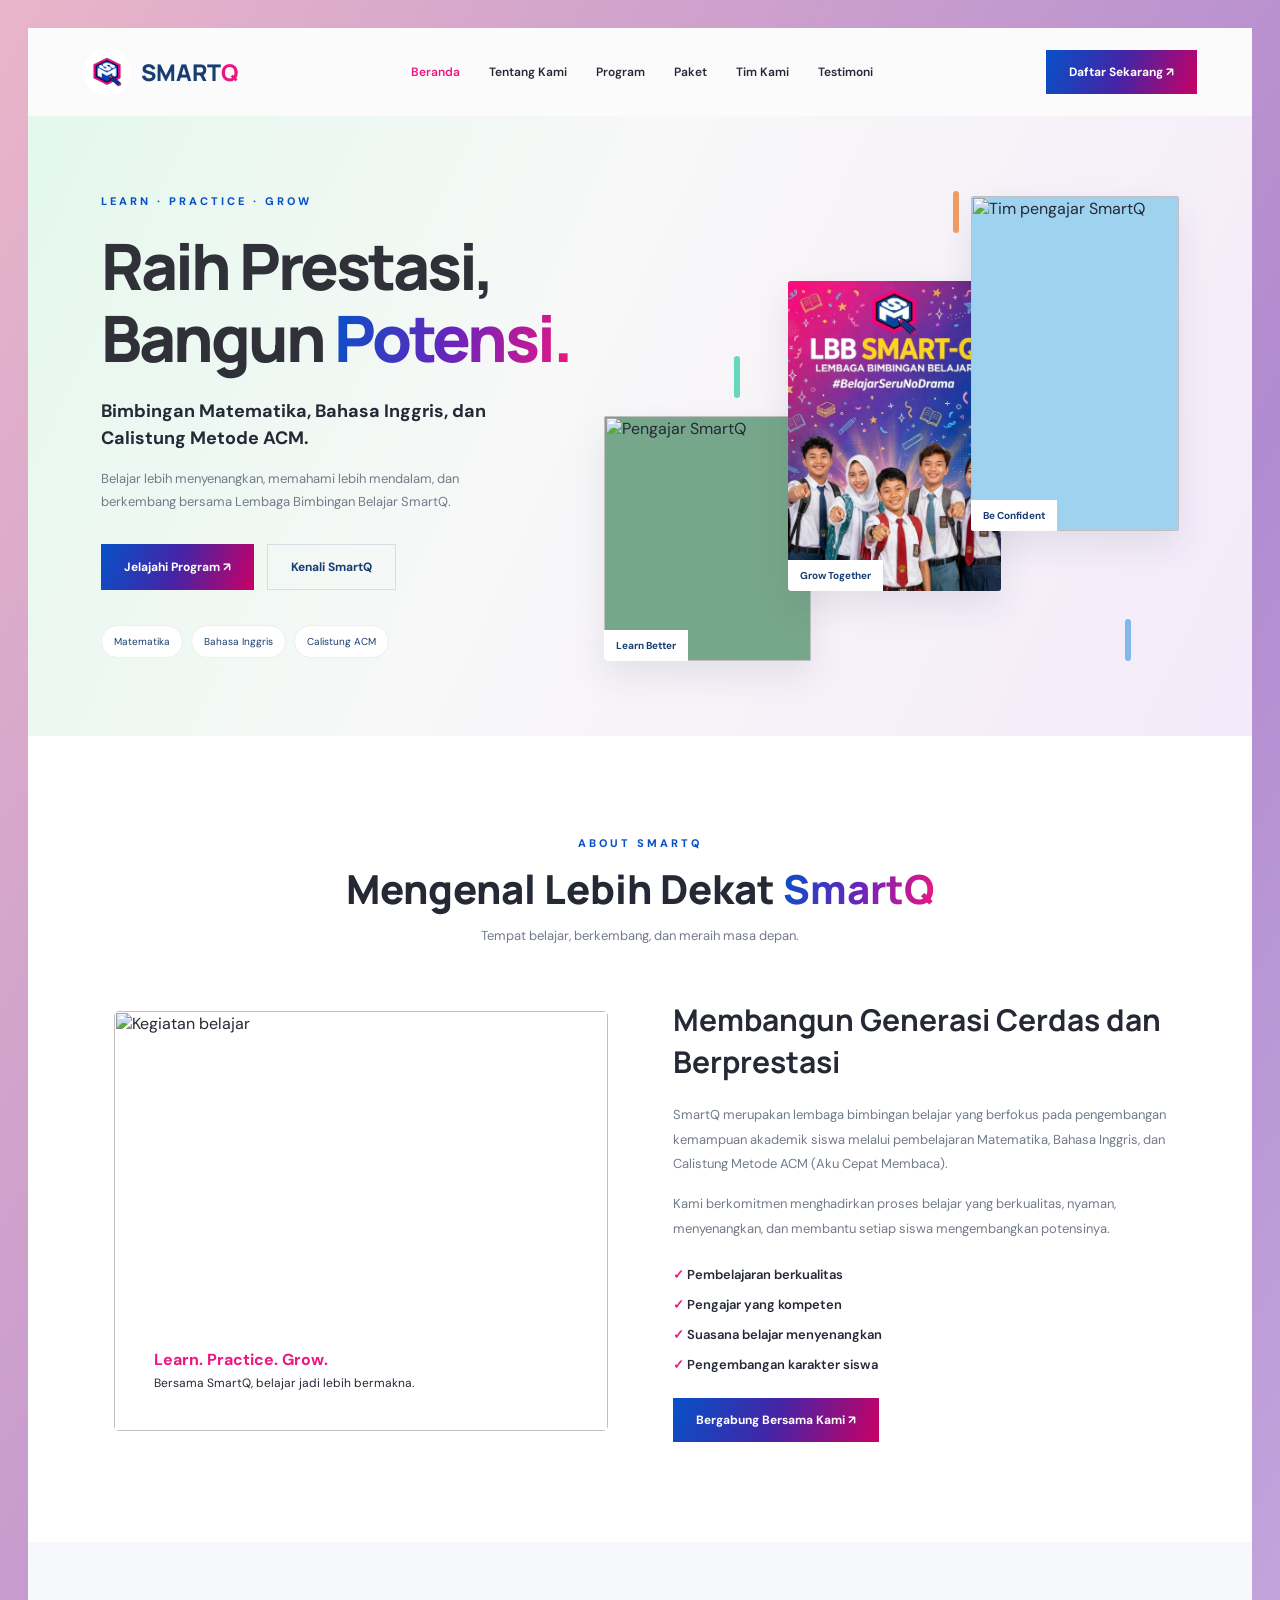
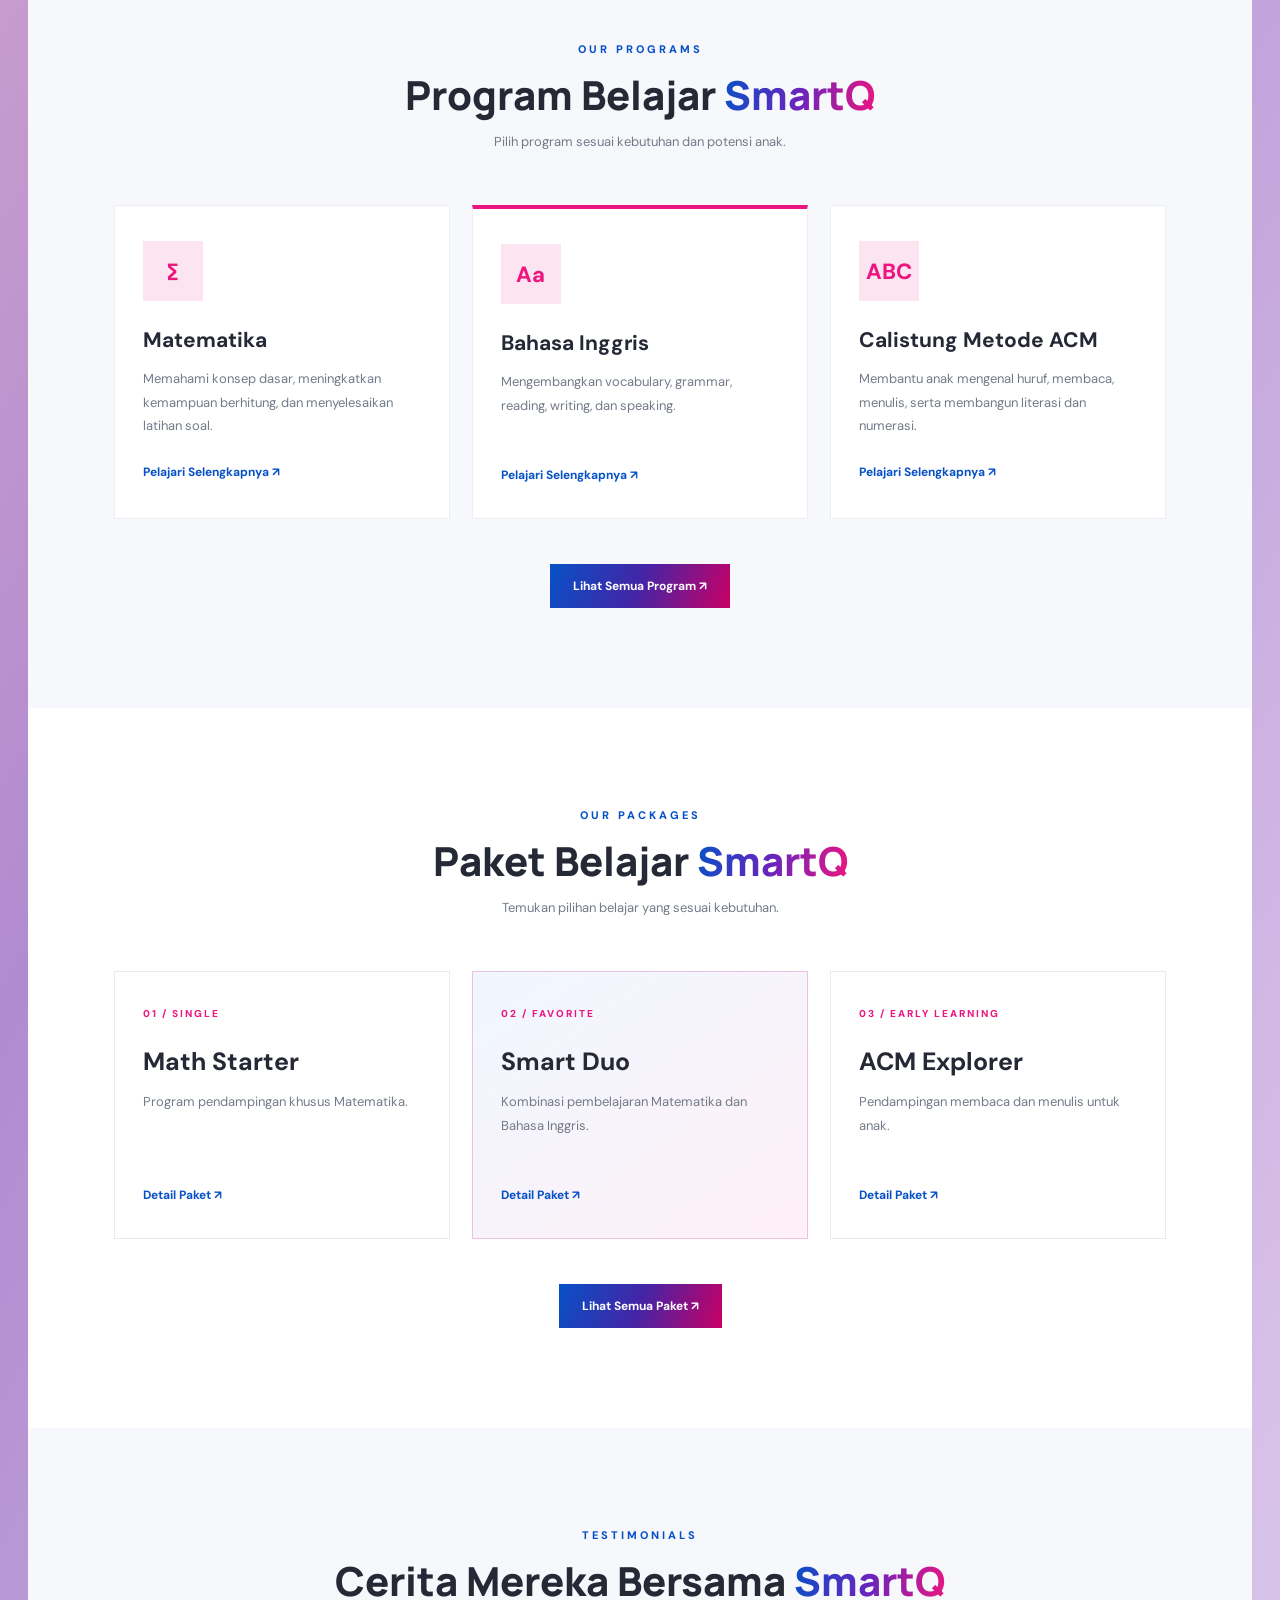
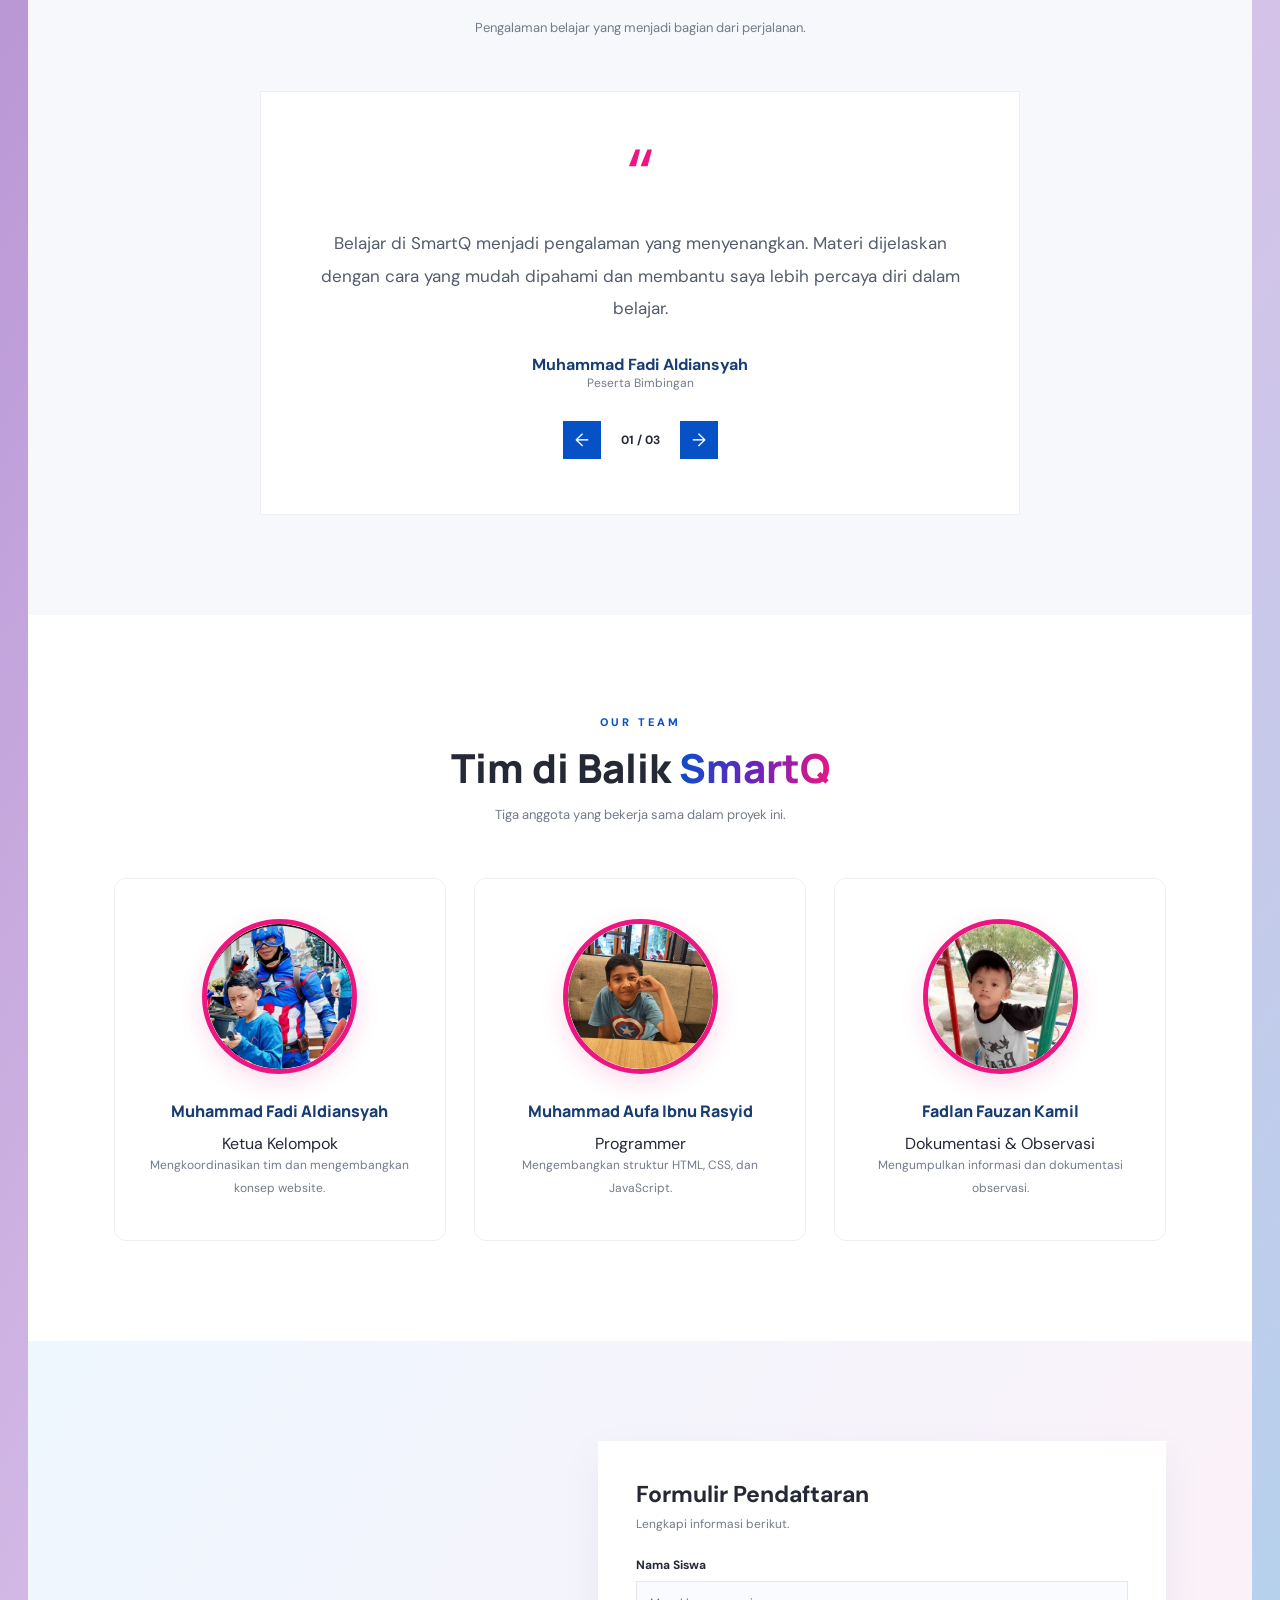
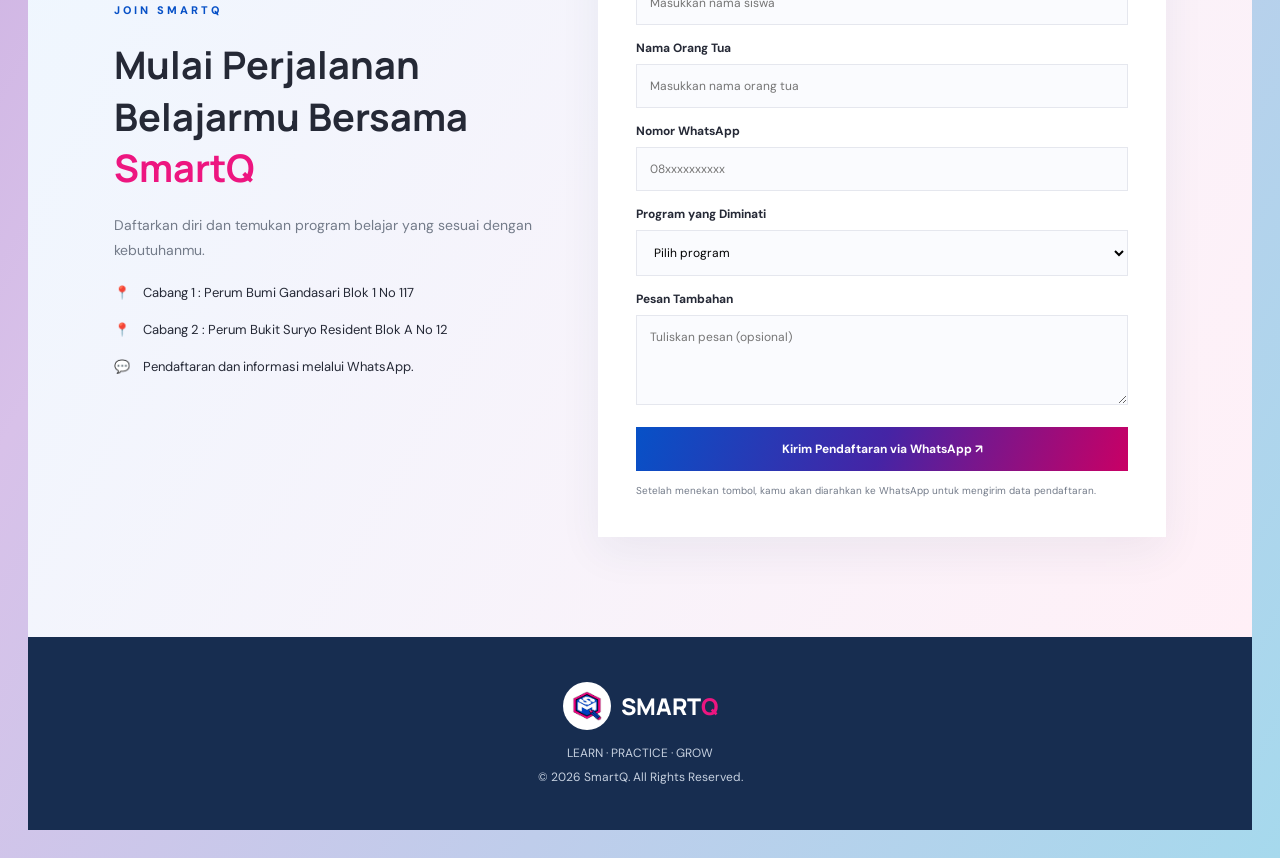
==== index.html @ 4b01016a "first commit" ====
<html lang="id">
<head>
    <meta charset="UTF-8">
    <meta name="viewport" content="width=device-width, initial-scale=1.0">
    <title>SmartQ | Lembaga Bimbingan Belajar</title>

    <link rel="stylesheet" href="style.css">

    <link rel="preconnect" href="https://fonts.googleapis.com">
    <link href="https://fonts.googleapis.com/css2?family=DM+Sans:wght@400;500;600;700;800&family=Manrope:wght@400;500;600;700;800&display=swap" rel="stylesheet">
</head>

<body>

<header class="navbar">
    <a href="index.html" class="brand">
        <img src="New SmartQ.jpeg" alt="Logo SmartQ">
        <span>SMART<span>Q</span></span>
    </a>

    <button class="menu-toggle" id="menuToggle" aria-label="Buka menu">
        ☰
    </button>

    <nav id="navLinks">
        <a href="index.html" class="active">Beranda</a>
        <a href="#tentang">Tentang Kami</a>
        <a href="program.html">Program</a>
        <a href="paket.html">Paket</a>
        <a href="#tim">Tim Kami</a>
        <a href="#testimoni">Testimoni</a>
    </nav>

    <a href="#pendaftaran" class="nav-button">Daftar Sekarang ↗</a>
</header>

<main>

    <!-- HERO SECTION -->

    <section class="hero">

        <div class="hero-content">

            <span class="eyebrow">
                LEARN · PRACTICE · GROW
            </span>

            <h1>
                Raih Prestasi,<br>
                Bangun <span>Potensi.</span>
            </h1>

            <p class="hero-subtitle">
                Bimbingan Matematika, Bahasa Inggris,
                dan Calistung Metode ACM.
            </p>

            <p class="hero-description">
                Belajar lebih menyenangkan, memahami
                lebih mendalam, dan berkembang bersama
                Lembaga Bimbingan Belajar SmartQ.
            </p>

            <div class="hero-buttons">
                <a href="program.html" class="primary-button">
                    Jelajahi Program ↗
                </a>

                <a href="#tentang" class="secondary-button">
                    Kenali SmartQ
                </a>
            </div>

            <div class="hero-tags">
                <span>Matematika</span>
                <span>Bahasa Inggris</span>
                <span>Calistung ACM</span>
            </div>

        </div>

        <!-- FOTO PENGAJAR -->

        <div class="hero-visual">

            <div class="teacher-card teacher-one">
                <img
                    src="https://images.unsplash.com/photo-1551836022-d5d88e9218df?w=700"
                    alt="Pengajar SmartQ">
                <span class="photo-label">Learn Better</span>
            </div>

            <div class="teacher-card teacher-two">
                <img
                    src="BIMBEL.jpeg"
                    alt="Pengajar SmartQ">
                <span class="photo-label">Grow Together</span>
            </div>

            <div class="teacher-card teacher-three">
                <img
                    src="https://images.unsplash.com/photo-1556761175-b413da4baf72?w=700"
                    alt="Tim pengajar SmartQ">
                <span class="photo-label">Be Confident</span>
            </div>

            <div class="decor decor-one"></div>
            <div class="decor decor-two"></div>
            <div class="decor decor-three"></div>

        </div>

    </section>

    <!-- TENTANG -->

    <section class="about section" id="tentang">

        <div class="section-heading">
            <span class="eyebrow">ABOUT SMARTQ</span>
            <h2>Mengenal Lebih Dekat <span>SmartQ</span></h2>
            <p>Tempat belajar, berkembang, dan meraih masa depan.</p>
        </div>

        <div class="about-grid">

            <div class="about-image">
                <img
                    src="https://images.unsplash.com/photo-1509062522246-3755977927d7?w=900"
                    alt="Kegiatan belajar">
                <div class="image-caption">
                    <strong>Learn. Practice. Grow.</strong>
                    <p>Bersama SmartQ, belajar jadi lebih bermakna.</p>
                </div>
            </div>

            <div class="about-content">

                <h3>Membangun Generasi Cerdas dan Berprestasi</h3>

                <p>
                    SmartQ merupakan lembaga bimbingan belajar
                    yang berfokus pada pengembangan kemampuan
                    akademik siswa melalui pembelajaran Matematika,
                    Bahasa Inggris, dan Calistung Metode ACM
                    (Aku Cepat Membaca).
                </p>

                <p>
                    Kami berkomitmen menghadirkan proses belajar
                    yang berkualitas, nyaman, menyenangkan,
                    dan membantu setiap siswa mengembangkan
                    potensinya.
                </p>

                <div class="about-points">
                    <div>✓ Pembelajaran berkualitas</div>
                    <div>✓ Pengajar yang kompeten</div>
                    <div>✓ Suasana belajar menyenangkan</div>
                    <div>✓ Pengembangan karakter siswa</div>
                </div>

                <a href="#pendaftaran" class="primary-button">
                    Bergabung Bersama Kami ↗
                </a>

            </div>
        </div>

    </section>

    <!-- PROGRAM PREVIEW -->

    <section class="program-section section">

        <div class="section-heading">
            <span class="eyebrow">OUR PROGRAMS</span>
            <h2>Program Belajar <span>SmartQ</span></h2>
            <p>Pilih program sesuai kebutuhan dan potensi anak.</p>
        </div>

        <div class="program-grid">

            <article class="program-card">
                <div class="program-icon">∑</div>
                <h3>Matematika</h3>
                <p>
                    Memahami konsep dasar, meningkatkan kemampuan
                    berhitung, dan menyelesaikan latihan soal.
                </p>
                <a href="program.html#matematika">
                    Pelajari Selengkapnya ↗
                </a>
            </article>

            <article class="program-card featured">
                <div class="program-icon">Aa</div>
                <h3>Bahasa Inggris</h3>
                <p>
                    Mengembangkan vocabulary, grammar,
                    reading, writing, dan speaking.
                </p>
                <a href="program.html#inggris">
                    Pelajari Selengkapnya ↗
                </a>
            </article>

            <article class="program-card">
                <div class="program-icon">ABC</div>
                <h3>Calistung Metode ACM</h3>
                <p>
                    Membantu anak mengenal huruf, membaca,
                    menulis, serta membangun literasi dan numerasi.
                </p>
                <a href="program.html#calistung">
                    Pelajari Selengkapnya ↗
                </a>
            </article>

        </div>

        <div class="center-button">
            <a href="program.html" class="primary-button">
                Lihat Semua Program ↗
            </a>
        </div>

    </section>

    <!-- PAKET PREVIEW -->

    <section class="package-section section">

        <div class="section-heading">
            <span class="eyebrow">OUR PACKAGES</span>
            <h2>Paket Belajar <span>SmartQ</span></h2>
            <p>Temukan pilihan belajar yang sesuai kebutuhan.</p>
        </div>

        <div class="package-grid">

            <article class="package-card">
                <span class="package-label">01 / SINGLE</span>
                <h3>Math Starter</h3>
                <p>Program pendampingan khusus Matematika.</p>
                <a href="paket.html#math">Detail Paket ↗</a>
            </article>

            <article class="package-card popular">
                <span class="package-label">02 / FAVORITE</span>
                <h3>Smart Duo</h3>
                <p>Kombinasi pembelajaran Matematika dan Bahasa Inggris.</p>
                <a href="paket.html#duo">Detail Paket ↗</a>
            </article>

            <article class="package-card">
                <span class="package-label">03 / EARLY LEARNING</span>
                <h3>ACM Explorer</h3>
                <p>Pendampingan membaca dan menulis untuk anak.</p>
                <a href="paket.html#acm">Detail Paket ↗</a>
            </article>

        </div>

        <div class="center-button">
            <a href="paket.html" class="primary-button">
                Lihat Semua Paket ↗
            </a>
        </div>

    </section>

    <!-- TESTIMONI -->

    <section class="testimonial-section section" id="testimoni">

        <div class="section-heading">
            <span class="eyebrow">TESTIMONIALS</span>
            <h2>Cerita Mereka Bersama <span>SmartQ</span></h2>
            <p>Pengalaman belajar yang menjadi bagian dari perjalanan.</p>
        </div>

        <div class="testimonial-box">

            <div class="quote-icon">“</div>

            <p id="testimonialText">
                Belajar di SmartQ menjadi pengalaman yang
                menyenangkan. Materi dijelaskan dengan cara
                yang mudah dipahami dan membantu saya lebih
                percaya diri dalam belajar.
            </p>

            <h4 id="testimonialName">Muhammad Fadi Aldiansyah</h4>
            <span id="testimonialRole">Peserta Bimbingan</span>

            <div class="testimonial-controls">
                <button id="prevTestimonial" aria-label="Testimoni sebelumnya">←</button>
                <span id="testimonialNumber">01 / 03</span>
                <button id="nextTestimonial" aria-label="Testimoni berikutnya">→</button>
            </div>

        </div>

    </section>

    <!-- TIM -->

    <section class="team-section section" id="tim">

        <div class="section-heading">
            <span class="eyebrow">OUR TEAM</span>
            <h2>Tim di Balik <span>SmartQ</span></h2>
            <p>Tiga anggota yang bekerja sama dalam proyek ini.</p>
        </div>

        <div class="team-grid">

    <article class="team-card">
        <div class="team-avatar">
            <img src="Fadi.jpeg" alt="Muhammad Fadi Aldiansyah">
        </div>
        <h3>Muhammad Fadi Aldiansyah</h3>
        <span>Ketua Kelompok</span>
        <p>Mengkoordinasikan tim dan mengembangkan konsep website.</p>
    </article>

    <article class="team-card">
        <div class="team-avatar">
            <img src="Ibnu.jpeg" alt="Muhammad Aufa Ibnu Rasyid">
        </div>
        <h3>Muhammad Aufa Ibnu Rasyid</h3>
        <span>Programmer</span>
        <p>Mengembangkan struktur HTML, CSS, dan JavaScript.</p>
    </article>

    <article class="team-card">
        <div class="team-avatar">
            <img src="Fadlan.jpeg" alt="Fadlan Fauzan Kamil">
        </div>
        <h3>Fadlan Fauzan Kamil</h3>
        <span>Dokumentasi & Observasi</span>
        <p>Mengumpulkan informasi dan dokumentasi observasi.</p>
    </article>

</div>

    </section>

    <!-- PENDAFTARAN -->

    <section class="registration-section section" id="pendaftaran">

        <div class="registration-info">
            <span class="eyebrow">JOIN SMARTQ</span>
            <h2>Mulai Perjalanan Belajarmu Bersama <span>SmartQ</span></h2>

            <p>
                Daftarkan diri dan temukan program belajar
                yang sesuai dengan kebutuhanmu.
            </p>

            <div class="contact-detail">
                <span>📍</span>
                <p> Cabang 1 : Perum Bumi Gandasari Blok 1 No 117</p>
            </div>

             <div class="contact-detail">
                <span>📍</span>
                <p> Cabang 2 : Perum Bukit Suryo Resident Blok A No 12</p>
            </div>

            <div class="contact-detail">
                <span>💬</span>
                <p>Pendaftaran dan informasi melalui WhatsApp.</p>
            </div>
        </div>

        <form class="registration-form" id="registrationForm">

            <h3>Formulir Pendaftaran</h3>
            <p>Lengkapi informasi berikut.</p>

            <label for="studentName">Nama Siswa</label>
            <input type="text" id="studentName"
                   placeholder="Masukkan nama siswa" required>

            <label for="parentName">Nama Orang Tua</label>
            <input type="text" id="parentName"
                   placeholder="Masukkan nama orang tua" required>

            <label for="phone">Nomor WhatsApp</label>
            <input type="tel" id="phone"
                   placeholder="08xxxxxxxxxx" required>

            <label for="programChoice">Program yang Diminati</label>
            <select id="programChoice" required>
                <option value="">Pilih program</option>
                <option>Matematika</option>
                <option>Bahasa Inggris</option>
                <option>Matematika dan Bahasa Inggris</option>
                <option>Calistung Metode ACM</option>
            </select>

            <label for="message">Pesan Tambahan</label>
            <textarea id="message"
                      placeholder="Tuliskan pesan (opsional)"></textarea>

            <button type="submit" class="primary-button form-button">
                Kirim Pendaftaran via WhatsApp ↗
            </button>

            <small>
                Setelah menekan tombol, kamu akan diarahkan
                ke WhatsApp untuk mengirim data pendaftaran.
            </small>

        </form>

    </section>

</main>

<footer class="footer">
    <a href="index.html" class="brand footer-brand">
        <img src="New SmartQ.jpeg" alt="Logo SmartQ">
        <span>SMART<span>Q</span></span>
    </a>

    <p>  LEARN · PRACTICE · GROW</p>
    <p>© 2026 SmartQ. All Rights Reserved.</p>
</footer>

<script src="script.js"></script>

</body>
</html>
---- style.css ----
/* =====================================
   SMARTQ - MODERN MINIMALIST
   MAGENTA + BLUE
===================================== */

:root {
    --magenta: #ed1680;
    --magenta-dark: #c90065;
    --blue: #0751c7;
    --blue-light: #80c9f4;
    --navy: #183d72;
    --white: #ffffff;
    --light: #f7f8fb;
    --text: #252936;
    --muted: #737b89;
}

* {
    margin: 0;
    padding: 0;
    box-sizing: border-box;
    scroll-behavior: smooth;
}

body {
    font-family: 'DM Sans', sans-serif;
    color: var(--text);
    background: linear-gradient(
        120deg,
        #e9b5c9,
        #b18bd0,
        #d8c1e9,
        #a6d9ed
    );
    min-height: 100vh;
    padding: 28px;
}

a {
    text-decoration: none;
    color: inherit;
}

button,
input,
select,
textarea {
    font: inherit;
}

/* MAIN LAYOUT */

main,
.navbar,
.footer {
    max-width: 1450px;
    margin: auto;
}

main {
    background: #fbfbfb;
    overflow: hidden;
}

/* NAVBAR */

.navbar {
    height: 88px;
    background: #fbfbfb;
    display: flex;
    align-items: center;
    justify-content: space-between;
    padding: 0 55px;
    gap: 25px;
}

.brand {
    display: flex;
    align-items: center;
    gap: 10px;
    font-family: 'Manrope', sans-serif;
    font-size: 23px;
    font-weight: 800;
    color: var(--navy);
    flex-shrink: 0;
}

.brand img {
    width: 48px;
    height: 48px;
    object-fit: contain;
    border-radius: 50%;
}

.brand span span {
    color: var(--magenta);
}

.navbar nav {
    display: flex;
    align-items: center;
    gap: 29px;
}

.navbar nav a {
    font-size: 12px;
    font-weight: 600;
    transition: .3s;
}

.navbar nav a:hover,
.navbar nav a.active {
    color: var(--magenta);
}

.nav-button,
.primary-button {
    background: linear-gradient(
        110deg,
        var(--blue),
        #4524a5,
        var(--magenta-dark)
    );
    color: white;
    padding: 14px 23px;
    display: inline-flex;
    align-items: center;
    justify-content: center;
    font-size: 12px;
    font-weight: 700;
    border: none;
    cursor: pointer;
    transition: .3s;
}

.nav-button:hover,
.primary-button:hover {
    transform: translateY(-4px);
    box-shadow: 0 10px 25px #0751c733;
}

.menu-toggle {
    display: none;
    background: none;
    border: none;
    font-size: 25px;
    cursor: pointer;
}

/* HERO */

.hero {
    min-height: 620px;
    background:
        linear-gradient(115deg, #e4f8ed 0%, #f8f8f8 43%, #f4eafa 100%);
    display: grid;
    grid-template-columns: .9fr 1.1fr;
    align-items: center;
    padding: 70px 6%;
    position: relative;
    overflow: hidden;
}

.hero-content {
    position: relative;
    z-index: 2;
    max-width: 510px;
}

.eyebrow {
    color: var(--blue);
    font-size: 11px;
    font-weight: 800;
    letter-spacing: 3px;
    display: block;
    margin-bottom: 22px;
}

.hero h1 {
    font-family: 'Manrope', sans-serif;
    font-size: clamp(40px, 5vw, 67px);
    font-weight: 800;
    line-height: 1.12;
    letter-spacing: -3px;
    color: #303039;
}

.hero h1 span,
.section-heading h2 span,
.about-content h3 span {
    background: linear-gradient(
        100deg,
        var(--blue),
        #6924bd,
        var(--magenta)
    );
    -webkit-background-clip: text;
    background-clip: text;
    color: transparent;
}

.hero-subtitle {
    font-size: 18px;
    font-weight: 700;
    line-height: 1.5;
    margin-top: 24px;
    max-width: 390px;
}

.hero-description {
    color: var(--muted);
    font-size: 13px;
    line-height: 1.8;
    max-width: 380px;
    margin-top: 15px;
}

.hero-buttons {
    display: flex;
    gap: 13px;
    flex-wrap: wrap;
    margin-top: 30px;
}

.secondary-button {
    padding: 14px 23px;
    border: 1px solid #d9dce5;
    color: var(--navy);
    font-size: 12px;
    font-weight: 700;
    transition: .3s;
}

.secondary-button:hover {
    border-color: var(--magenta);
    color: var(--magenta);
}

.hero-tags {
    display: flex;
    gap: 8px;
    flex-wrap: wrap;
    margin-top: 35px;
}

.hero-tags span {
    font-size: 10px;
    background: white;
    border: 1px solid #eeeeee;
    padding: 9px 12px;
    border-radius: 30px;
    color: var(--navy);
}

/* HERO PHOTOS */

.hero-visual {
    position: relative;
    min-height: 470px;
    width: 100%;
}

.teacher-card {
    position: absolute;
    overflow: hidden;
    border-radius: 3px;
    box-shadow: 0 15px 35px #26364d19;
}

.teacher-card img {
    display: block;
    width: 100%;
    height: 100%;
    object-fit: cover;
}

.teacher-one {
    width: 35%;
    height: 245px;
    left: 3%;
    bottom: 0;
    background: #77a78a;
}

.teacher-two {
    width: 36%;
    height: 310px;
    left: 34%;
    top: 90px;
    background: #e4c45e;
}

.teacher-three {
    width: 35%;
    height: 335px;
    right: 0;
    top: 5px;
    background: #9fd2ee;
}

.photo-label {
    position: absolute;
    bottom: 0;
    left: 0;
    background: white;
    color: var(--navy);
    padding: 9px 12px;
    font-size: 10px;
    font-weight: 700;
}

.decor {
    position: absolute;
    width: 6px;
    border-radius: 20px;
    height: 42px;
}

.decor-one {
    background: #69d7be;
    left: 25%;
    top: 35%;
}

.decor-two {
    background: #ef9b64;
    right: 37%;
    top: 0;
}

.decor-three {
    background: #80b9ed;
    right: 8%;
    bottom: 0;
}

/* GENERAL SECTION */

.section {
    padding: 100px 7%;
}

.section-heading {
    text-align: center;
    max-width: 650px;
    margin: 0 auto 55px;
}

.section-heading .eyebrow {
    margin-bottom: 13px;
}

.section-heading h2 {
    font-family: 'Manrope', sans-serif;
    font-size: clamp(27px, 4vw, 40px);
    line-height: 1.3;
    font-weight: 800;
}

.section-heading p {
    font-size: 13px;
    color: var(--muted);
    margin-top: 12px;
}

/* ABOUT */

.about {
    background: white;
}

.about-grid {
    display: grid;
    grid-template-columns: 1fr 1fr;
    gap: 65px;
    align-items: center;
}

.about-image {
    position: relative;
    height: 420px;
}

.about-image img {
    width: 100%;
    height: 100%;
    object-fit: cover;
    border-radius: 5px;
}

.image-caption {
    position: absolute;
    bottom: 20px;
    left: 20px;
    right: 20px;
    padding: 20px;
    background: #ffffffed;
}

.image-caption strong {
    color: var(--magenta);
}

.image-caption p {
    font-size: 12px;
    margin-top: 5px;
}

.about-content h3 {
    font-size: 30px;
    line-height: 1.4;
    margin-bottom: 20px;
    font-family: 'Manrope', sans-serif;
}

.about-content > p {
    color: var(--muted);
    font-size: 13px;
    line-height: 1.9;
    margin-bottom: 15px;
}

.about-points {
    display: grid;
    gap: 13px;
    margin: 25px 0;
    font-size: 13px;
    font-weight: 600;
}

.about-points div::first-letter {
    color: var(--magenta);
}

/* PROGRAM */

.program-section {
    background: #f7f8fc;
}

.program-grid {
    display: grid;
    grid-template-columns: repeat(3, 1fr);
    gap: 22px;
}

.program-card {
    padding: 35px 28px;
    background: white;
    border: 1px solid #eceef4;
    transition: .3s;
}

.program-card:hover {
    transform: translateY(-8px);
    box-shadow: 0 15px 35px #243b6412;
}

.program-card.featured {
    border-top: 4px solid var(--magenta);
}

.program-icon {
    width: 60px;
    height: 60px;
    background: #fce4f0;
    color: var(--magenta);
    display: grid;
    place-items: center;
    font-size: 22px;
    font-weight: 800;
    margin-bottom: 25px;
}

.program-card h3 {
    font-size: 21px;
    margin-bottom: 13px;
}

.program-card p,
.package-card p {
    font-size: 13px;
    color: var(--muted);
    line-height: 1.8;
    min-height: 75px;
}

.program-card a,
.package-card a {
    color: var(--blue);
    font-weight: 700;
    font-size: 12px;
    display: inline-block;
    margin-top: 22px;
}

.program-card a:hover,
.package-card a:hover {
    color: var(--magenta);
}

.center-button {
    text-align: center;
    margin-top: 45px;
}

/* PACKAGES */

.package-section {
    background: white;
}

.package-grid {
    display: grid;
    grid-template-columns: repeat(3, 1fr);
    gap: 22px;
}

.package-card {
    padding: 35px 28px;
    border: 1px solid #e8eaf0;
    background: #fff;
    transition: .3s;
}

.package-card:hover {
    transform: translateY(-7px);
}

.package-card.popular {
    background: linear-gradient(145deg, #f0f7ff, #fff0f7);
    border: 1px solid #edc1dd;
}

.package-label {
    font-size: 10px;
    color: var(--magenta);
    font-weight: 800;
    letter-spacing: 2px;
}

.package-card h3 {
    font-size: 25px;
    margin: 25px 0 12px;
}

/* TESTIMONIAL */

.testimonial-section {
    background: #f6f8fc;
}

.testimonial-box {
    max-width: 760px;
    margin: auto;
    text-align: center;
    padding: 55px 45px;
    background: white;
    border: 1px solid #eeeeef;
}

.quote-icon {
    font-size: 75px;
    color: var(--magenta);
    line-height: .8;
}

.testimonial-box > p {
    font-size: 17px;
    line-height: 1.9;
    color: #535c6b;
    margin: 20px 0 30px;
}

.testimonial-box h4 {
    font-size: 16px;
    color: var(--navy);
}

.testimonial-box > span {
    font-size: 12px;
    color: var(--muted);
}

.testimonial-controls {
    margin-top: 30px;
    display: flex;
    justify-content: center;
    align-items: center;
    gap: 20px;
}

.testimonial-controls button {
    width: 38px;
    height: 38px;
    border: none;
    color: white;
    background: var(--blue);
    cursor: pointer;
    font-size: 18px;
}

.testimonial-controls span {
    font-size: 12px;
    font-weight: 700;
}

/* TEAM */

/* =====================================
   TEAM SMARTQ
   FOTO ANGGOTA KELOMPOK
===================================== */

.team-section {
    background: #ffffff;
    padding: 100px 7%;
}

.team-grid {
    display: grid;
    grid-template-columns: repeat(3, 1fr);
    gap: 28px;
    align-items: stretch;
}

.team-card {
    padding: 40px 25px;
    text-align: center;
    background: #ffffff;
    border: 1px solid #eceef2;
    border-radius: 12px;
    transition: all 0.35s ease;
}

.team-card:hover {
    transform: translateY(-9px);
    box-shadow: 0 18px 40px rgba(24, 61, 114, 0.12);
    border-color: #ed1680;
}

/* FOTO PROFIL */

.team-avatar {
    width: 155px;
    height: 155px;
    margin: 0 auto 25px;
    border-radius: 50%;
    overflow: hidden;
    border: 5px solid #ed1680;
    background: #f7f8fb;
    box-shadow: 0 8px 25px rgba(237, 22, 128, 0.15);
}

.team-avatar img {
    width: 100%;
    height: 100%;
    display: block;
    object-fit: cover;
    object-position: center;
    border-radius: 50%;
    transition: transform 0.4s ease;
}

/* EFEK FOTO */

.team-card:hover .team-avatar img {
    transform: scale(1.1);
}

/* NAMA ANGGOTA */

.team-card h3 {
    font-family: 'Manrope', sans-serif;
    font-size: 16px;
    font-weight: 800;
    line-height: 1.5;
    color: #183d72;
    margin-bottom: 10px;
}

/* JABATAN */

.team-role {
    display: inline-block;
    color: #ed1680;
    background: #fff0f7;
    padding: 7px 14px;
    border-radius: 30px;
    font-size: 11px;
    font-weight: 700;
    margin-bottom: 15px;
}

/* DESKRIPSI */

.team-card p {
    font-size: 12px;
    line-height: 1.9;
    color: #737b89;
}

/* RESPONSIVE */

@media (max-width: 700px) {

    .team-grid {
        grid-template-columns: 1fr;
        gap: 22px;
    }

    .team-card {
        padding: 35px 22px;
    }

    .team-avatar {
        width: 145px;
        height: 145px;
    }

}
/* REGISTRATION */

.registration-section {
    display: grid;
    grid-template-columns: .85fr 1.15fr;
    gap: 65px;
    background: linear-gradient(120deg, #eef7ff, #fff0f7);
    align-items: center;
}

.registration-info h2 {
    font-family: 'Manrope', sans-serif;
    font-size: 38px;
    line-height: 1.35;
}

.registration-info h2 span {
    color: var(--magenta);
}

.registration-info > p {
    color: var(--muted);
    font-size: 14px;
    line-height: 1.8;
    margin: 20px 0;
}

.contact-detail {
    display: flex;
    align-items: center;
    gap: 13px;
    margin-top: 20px;
    font-size: 13px;
}

.registration-form {
    background: white;
    padding: 38px;
    box-shadow: 0 15px 40px #243b6410;
}

.registration-form h3 {
    font-size: 23px;
    margin-bottom: 7px;
}

.registration-form > p {
    color: var(--muted);
    font-size: 12px;
    margin-bottom: 25px;
}

.registration-form label {
    display: block;
    font-size: 12px;
    font-weight: 700;
    margin: 15px 0 8px;
}

.registration-form input,
.registration-form select,
.registration-form textarea {
    width: 100%;
    border: 1px solid #e5e7ee;
    background: #fafbfe;
    padding: 13px;
    outline: none;
    font-size: 12px;
}

.registration-form input:focus,
.registration-form select:focus,
.registration-form textarea:focus {
    border-color: var(--magenta);
}

.registration-form textarea {
    min-height: 90px;
    resize: vertical;
}

.form-button {
    width: 100%;
    margin-top: 22px;
}

.registration-form small {
    display: block;
    font-size: 10px;
    color: var(--muted);
    line-height: 1.6;
    margin-top: 12px;
}

/* FOOTER */

.footer {
    background: #172d50;
    color: white;
    text-align: center;
    padding: 45px 20px;
}

.footer-brand {
    color: white;
    justify-content: center;
    margin-bottom: 15px;
}

.footer p {
    font-size: 12px;
    color: #c6d0df;
    margin-top: 8px;
}

/* DETAIL PAGES */

.detail-hero {
    background: linear-gradient(120deg, #e4f8ed, #f4eafa);
    padding: 90px 8%;
    text-align: center;
}

.detail-hero h1 {
    font-size: clamp(35px, 5vw, 55px);
    font-family: 'Manrope', sans-serif;
    margin-bottom: 18px;
}

.detail-hero h1 span {
    color: var(--magenta);
}

.detail-hero p {
    color: var(--muted);
    line-height: 1.8;
    max-width: 650px;
    margin: auto;
    font-size: 14px;
}

.detail-content {
    background: white;
    padding: 70px 8%;
}

.detail-card {
    padding: 35px;
    border: 1px solid #eceef2;
    margin-bottom: 25px;
    scroll-margin-top: 30px;
}

.detail-card h2 {
    font-size: 26px;
    color: var(--navy);
    margin-bottom: 15px;
}

.detail-card p,
.detail-card li {
    font-size: 13px;
    line-height: 1.9;
    color: var(--muted);
}

.detail-card ul {
    padding-left: 22px;
    margin-top: 15px;
}

.detail-card .primary-button {
    margin-top: 22px;
}

/* RESPONSIVE */

@media (max-width: 1000px) {

    body {
        padding: 15px;
    }

    .navbar {
        padding: 0 25px;
    }

    .navbar nav {
        gap: 14px;
    }

    .navbar nav a {
        font-size: 11px;
    }

    .hero {
        padding: 60px 5%;
    }

    .hero-visual {
        min-height: 400px;
    }

    .teacher-one {
        height: 205px;
    }

    .teacher-two {
        height: 270px;
    }

    .teacher-three {
        height: 290px;
    }
}

@media (max-width: 700px) {

    body {
        padding: 0;
    }

    .navbar {
        height: 75px;
        padding: 0 20px;
        position: relative;
    }

    .brand {
        font-size: 19px;
    }

    .brand img {
        width: 42px;
        height: 42px;
    }

    .menu-toggle {
        display: block;
        margin-left: auto;
    }

    .navbar nav {
        display: none;
        position: absolute;
        top: 75px;
        left: 0;
        right: 0;
        background: white;
        padding: 20px;
        flex-direction: column;
        align-items: flex-start;
        z-index: 20;
        box-shadow: 0 10px 20px #00000012;
    }

    .navbar nav.show {
        display: flex;
    }

    .navbar nav a {
        font-size: 13px;
    }

    .nav-button {
        display: none;
    }

    .hero {
        display: flex;
        flex-direction: column;
        padding: 65px 25px 45px;
        gap: 35px;
    }

    .hero h1 {
        font-size: 45px;
        letter-spacing: -2px;
    }

    .hero-visual {
        width: 100%;
        min-height: 360px;
    }

    .teacher-one {
        height: 190px;
        width: 34%;
    }

    .teacher-two {
        height: 255px;
        width: 37%;
        left: 32%;
        top: 75px;
    }

    .teacher-three {
        height: 275px;
        width: 34%;
    }

    .section {
        padding: 70px 23px;
    }

    .about-grid,
    .registration-section {
        grid-template-columns: 1fr;
        gap: 35px;
    }

    .about-image {
        height: 300px;
    }

    .program-grid,
    .package-grid,
    .team-grid {
        grid-template-columns: 1fr;
    }

    .program-card p,
    .package-card p {
        min-height: auto;
    }

    .testimonial-box {
        padding: 35px 20px;
    }

    .testimonial-box > p {
        font-size: 14px;
    }

    .registration-info h2 {
        font-size: 30px;
    }

    .registration-form {
        padding: 25px 20px;
    }

    .detail-hero {
        padding: 65px 25px;
    }

    .detail-content {
        padding: 45px 20px;
    }

    .detail-card {
        padding: 25px 20px;
    }
}

@media (max-width: 380px) {
    .hero h1 {
        font-size: 38px;
    }

    .hero-buttons {
        flex-direction: column;
        align-items: stretch;
    }
}
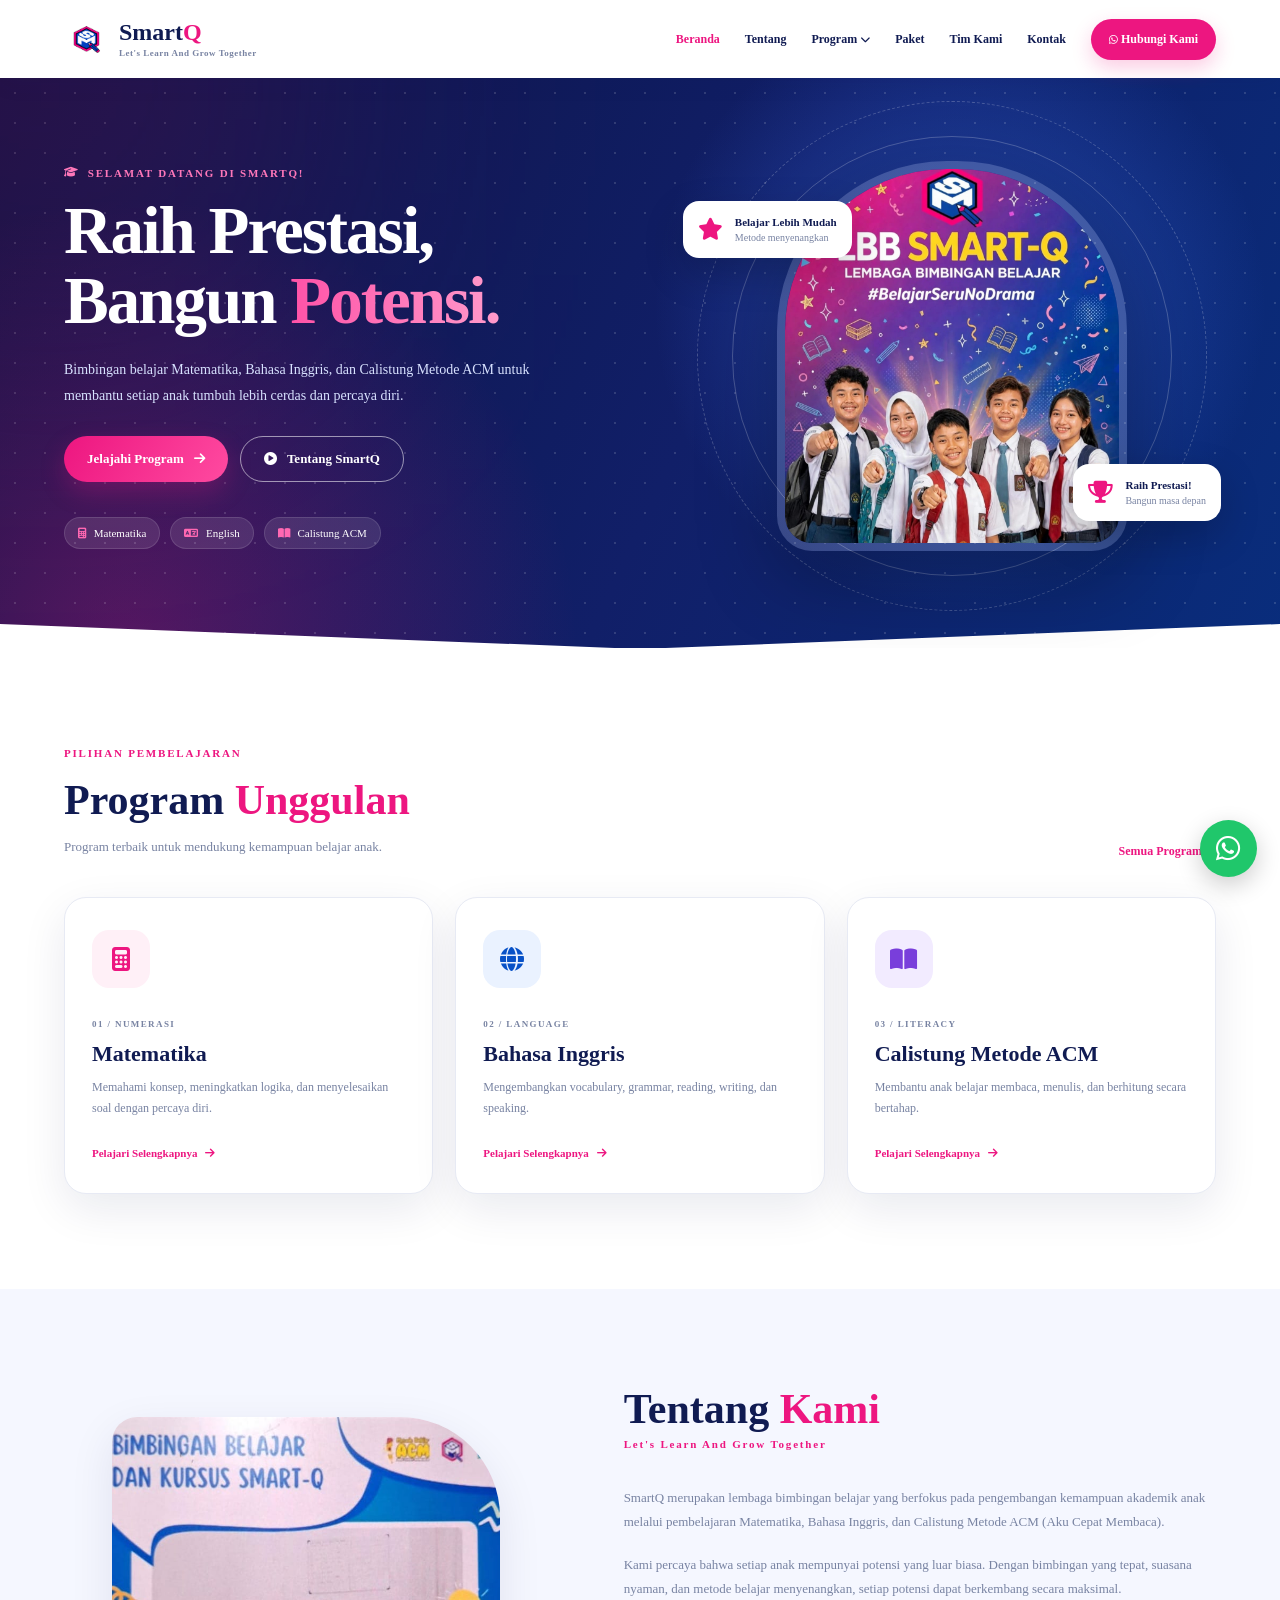
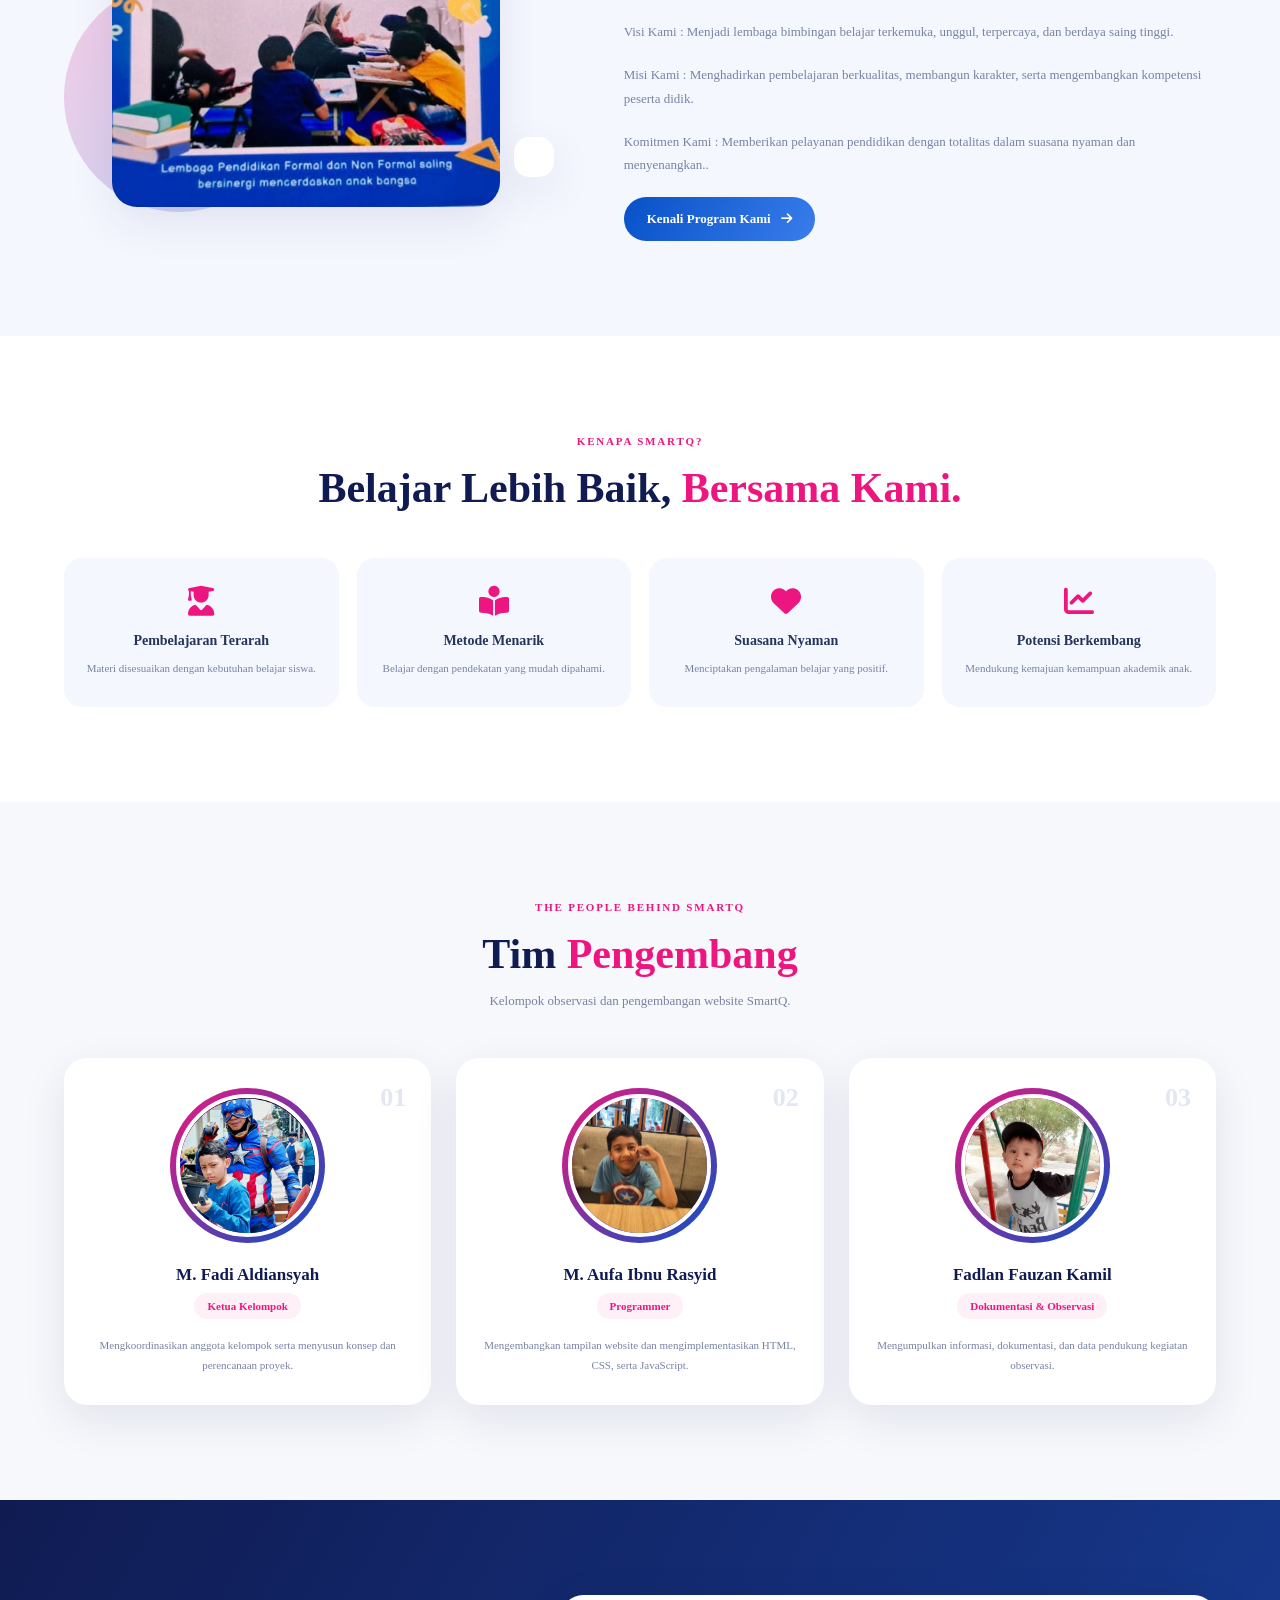
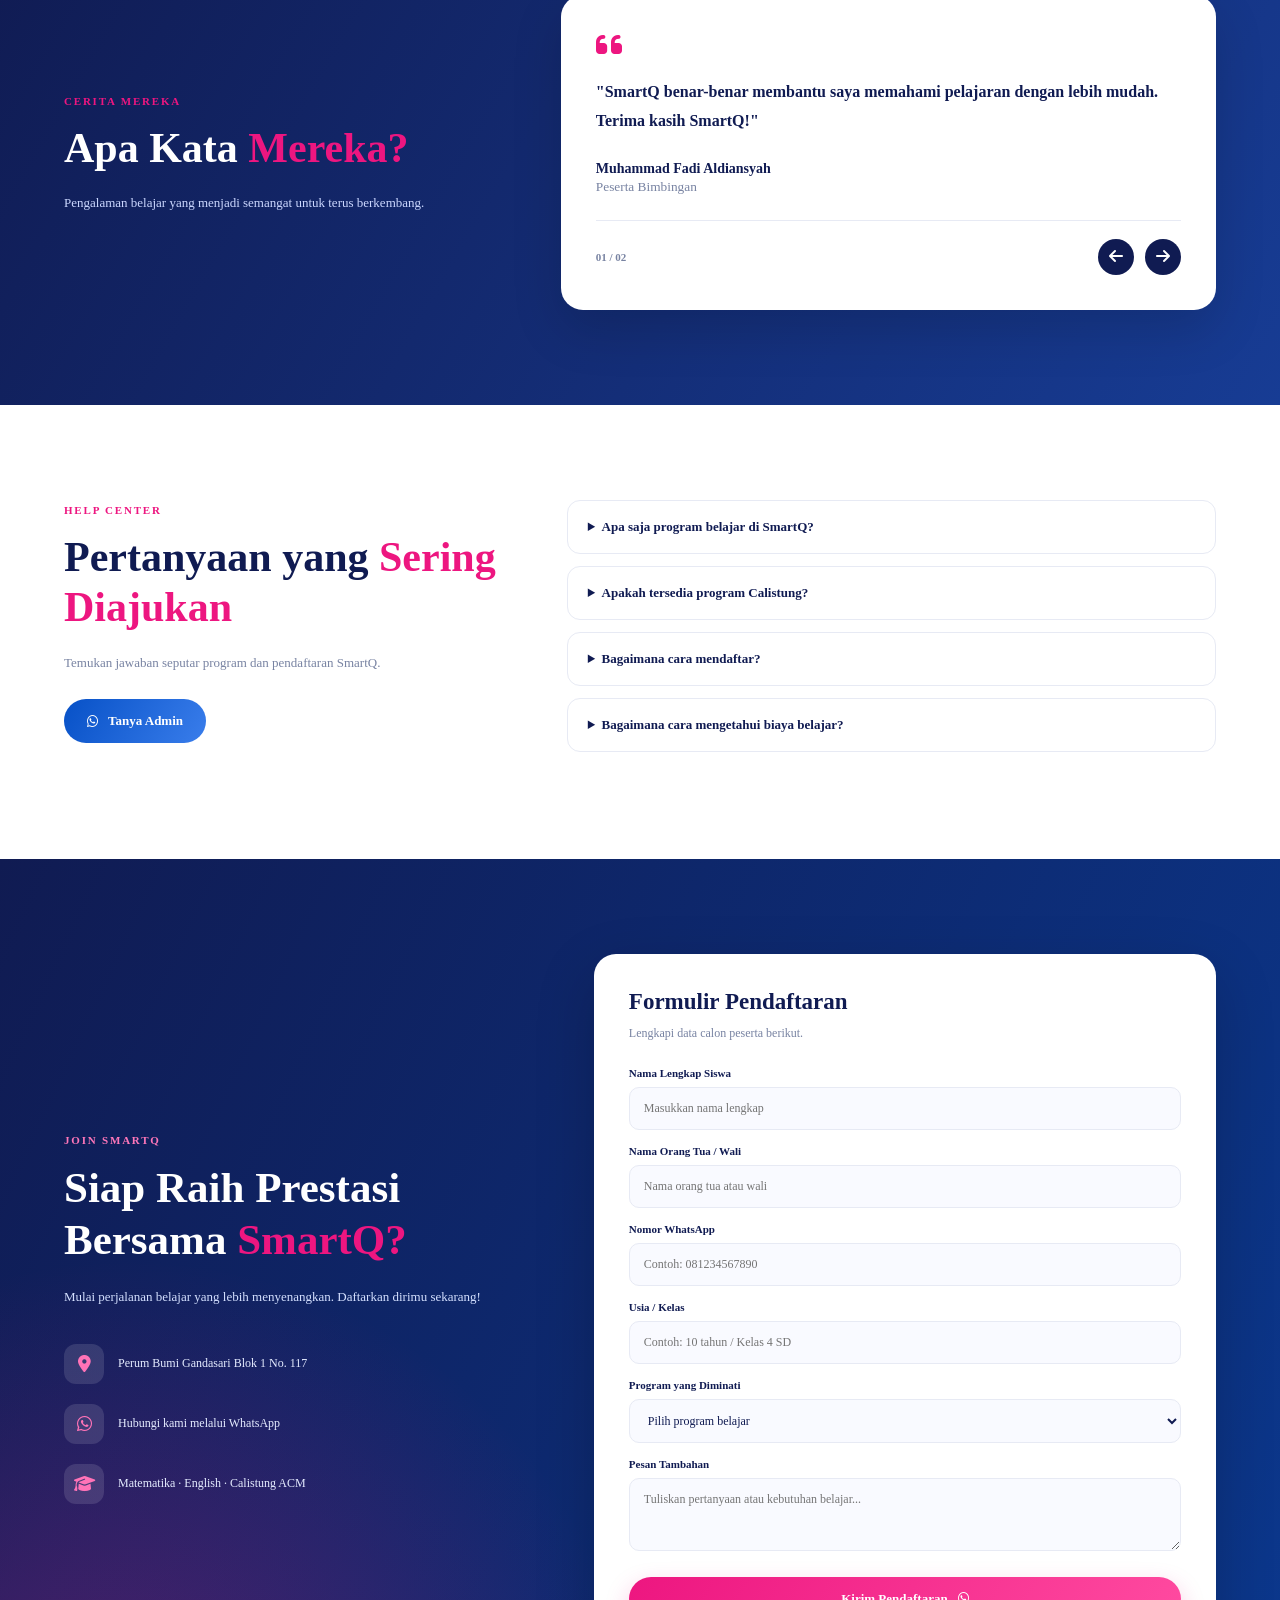
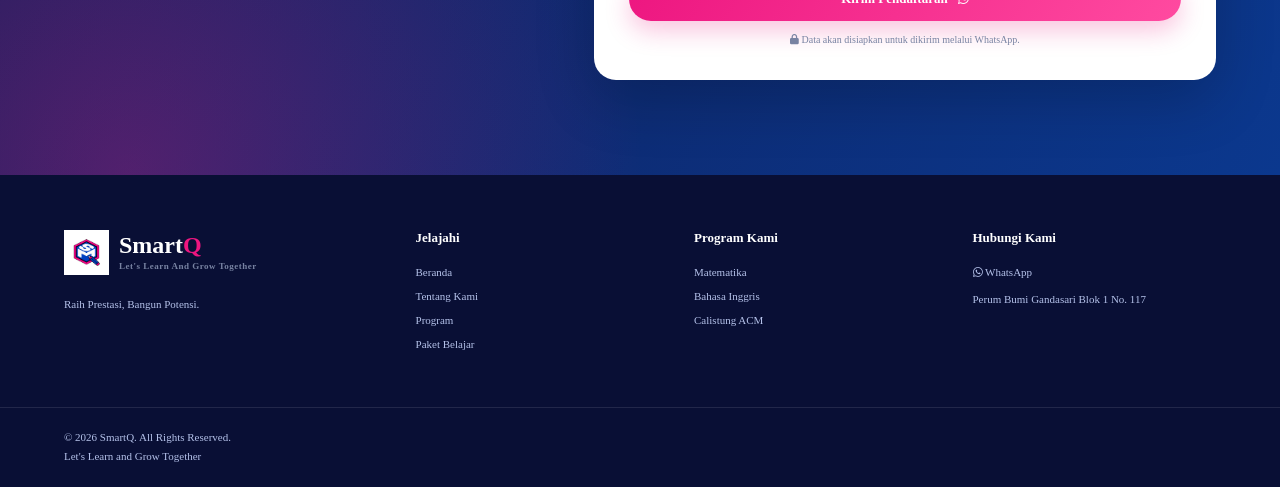
==== commit 3b898cff: "commit pertama" ====
--- a/index.html
+++ b/index.html
@@ -1,439 +1,472 @@
-
+<!DOCTYPE html>
 <html lang="id">
 <head>
     <meta charset="UTF-8">
     <meta name="viewport" content="width=device-width, initial-scale=1.0">
-    <title>SmartQ | Lembaga Bimbingan Belajar</title>
+    <meta name="theme-color" content="#101b52">
+    <title>SmartQ | Raih Prestasi, Bangun Potensi</title>
 
     <link rel="stylesheet" href="style.css">
-
     <link rel="preconnect" href="https://fonts.googleapis.com">
     <link href="https://fonts.googleapis.com/css2?family=DM+Sans:wght@400;500;600;700;800&family=Manrope:wght@400;500;600;700;800&display=swap" rel="stylesheet">
+    <link rel="stylesheet" href="https://cdnjs.cloudflare.com/ajax/libs/font-awesome/6.5.2/css/all.min.css">
 </head>
-
 <body>
 
-<header class="navbar">
-    <a href="index.html" class="brand">
-        <img src="New SmartQ.jpeg" alt="Logo SmartQ">
-        <span>SMART<span>Q</span></span>
-    </a>
-
-    <button class="menu-toggle" id="menuToggle" aria-label="Buka menu">
-        ☰
-    </button>
-
-    <nav id="navLinks">
-        <a href="index.html" class="active">Beranda</a>
-        <a href="#tentang">Tentang Kami</a>
-        <a href="program.html">Program</a>
-        <a href="paket.html">Paket</a>
-        <a href="#tim">Tim Kami</a>
-        <a href="#testimoni">Testimoni</a>
+<header class="header">
+    <nav class="navbar container">
+        <a href="index.html" class="brand">
+            <img src="New SmartQ.jpeg" alt="Logo SmartQ">
+            <span>Smart<span>Q</span>
+                <small>Let's Learn And Grow Together</small>
+            </span>
+        </a>
+
+        <button class="menu-toggle" id="menuToggle" aria-label="Buka menu">
+            <i class="fas fa-bars"></i>
+        </button>
+
+        <div class="nav-links" id="navLinks">
+            <a href="index.html" class="active">Beranda</a>
+            <a href="#tentang">Tentang</a>
+            <a href="program.html">Program <i class="fas fa-chevron-down"></i></a>
+            <a href="paket.html">Paket</a>
+            <a href="#tim">Tim Kami</a>
+            <a href="#kontak">Kontak</a>
+            <a href="#" class="nav-wa" data-wa>
+                <i class="fab fa-whatsapp"></i> Hubungi Kami
+            </a>
+        </div>
     </nav>
-
-    <a href="#pendaftaran" class="nav-button">Daftar Sekarang ↗</a>
 </header>
 
 <main>
 
-    <!-- HERO SECTION -->
-
+    <!-- HERO -->
     <section class="hero">
-
-        <div class="hero-content">
-
-            <span class="eyebrow">
-                LEARN · PRACTICE · GROW
-            </span>
-
-            <h1>
-                Raih Prestasi,<br>
-                Bangun <span>Potensi.</span>
-            </h1>
-
-            <p class="hero-subtitle">
-                Bimbingan Matematika, Bahasa Inggris,
-                dan Calistung Metode ACM.
-            </p>
-
-            <p class="hero-description">
-                Belajar lebih menyenangkan, memahami
-                lebih mendalam, dan berkembang bersama
-                Lembaga Bimbingan Belajar SmartQ.
-            </p>
-
-            <div class="hero-buttons">
-                <a href="program.html" class="primary-button">
-                    Jelajahi Program ↗
+        <div class="hero-glow"></div>
+
+        <div class="container hero-content">
+            <div class="hero-text">
+                <span class="eyebrow light">
+                    <i class="fas fa-graduation-cap"></i>
+                    SELAMAT DATANG DI SMARTQ!
+                </span>
+
+                <h1>Raih Prestasi,<br>
+                    Bangun <span>Potensi.</span>
+                </h1>
+
+                <p>
+                    Bimbingan belajar Matematika, Bahasa Inggris,
+                    dan Calistung Metode ACM untuk membantu
+                    setiap anak tumbuh lebih cerdas dan percaya diri.
+                </p>
+
+                <div class="hero-buttons">
+                    <a href="program.html" class="btn btn-pink">
+                        Jelajahi Program <i class="fas fa-arrow-right"></i>
+                    </a>
+                    <a href="#tentang" class="btn btn-outline">
+                        <i class="fas fa-play-circle"></i> Tentang SmartQ
+                    </a>
+                </div>
+
+                <div class="hero-tags">
+                    <span><i class="fas fa-calculator"></i> Matematika</span>
+                    <span><i class="fas fa-language"></i> English</span>
+                    <span><i class="fas fa-book-open"></i> Calistung ACM</span>
+                </div>
+            </div>
+
+            <div class="hero-visual">
+                <div class="hero-orbit orbit-one"></div>
+                <div class="hero-orbit orbit-two"></div>
+
+                <div class="hero-image">
+                    <img src="BIMBEL.jpeg" alt="Siswa SmartQ">
+                </div>
+
+                <div class="floating-card floating-top">
+                    <i class="fas fa-star"></i>
+                    <div>
+                        <strong>Belajar Lebih Mudah</strong>
+                        <small>Metode menyenangkan</small>
+                    </div>
+                </div>
+
+                <div class="floating-card floating-bottom">
+                    <i class="fas fa-trophy"></i>
+                    <div>
+                        <strong>Raih Prestasi!</strong>
+                        <small>Bangun masa depan</small>
+                    </div>
+                </div>
+            </div>
+        </div>
+
+        <div class="hero-bottom"></div>
+    </section>
+
+    <!-- PROGRAM UNGGULAN -->
+    <section class="section program-preview">
+        <div class="container">
+            <div class="section-heading">
+                <div>
+                    <span class="eyebrow">PILIHAN PEMBELAJARAN</span>
+                    <h2>Program <span>Unggulan</span></h2>
+                    <p>Program terbaik untuk mendukung kemampuan belajar anak.</p>
+                </div>
+                <a href="program.html" class="text-link">
+                    Semua Program <i class="fas fa-arrow-right"></i>
                 </a>
-
-                <a href="#tentang" class="secondary-button">
-                    Kenali SmartQ
+            </div>
+
+            <div class="program-grid">
+
+                <article class="program-card pink-card">
+                    <div class="program-icon"><i class="fas fa-calculator"></i></div>
+                    <span class="card-label">01 / NUMERASI</span>
+                    <h3>Matematika</h3>
+                    <p>Memahami konsep, meningkatkan logika, dan menyelesaikan soal dengan percaya diri.</p>
+                    <a href="matematika.html">Pelajari Selengkapnya <i class="fas fa-arrow-right"></i></a>
+                </article>
+
+                <article class="program-card blue-card">
+                    <div class="program-icon"><i class="fas fa-globe"></i></div>
+                    <span class="card-label">02 / LANGUAGE</span>
+                    <h3>Bahasa Inggris</h3>
+                    <p>Mengembangkan vocabulary, grammar, reading, writing, dan speaking.</p>
+                    <a href="inggris.html">Pelajari Selengkapnya <i class="fas fa-arrow-right"></i></a>
+                </article>
+
+                <article class="program-card purple-card">
+                    <div class="program-icon"><i class="fas fa-book-open"></i></div>
+                    <span class="card-label">03 / LITERACY</span>
+                    <h3>Calistung Metode ACM</h3>
+                    <p>Membantu anak belajar membaca, menulis, dan berhitung secara bertahap.</p>
+                    <a href="acm.html">Pelajari Selengkapnya <i class="fas fa-arrow-right"></i></a>
+                </article>
+
+            </div>
+        </div>
+    </section>
+
+    <!-- ABOUT -->
+    <section class="section about-section" id="tentang">
+        <div class="container about-grid">
+
+            <div class="about-visual">
+                <div class="about-photo">
+                    <img src="Kegiatan.jpeg" alt="Kegiatan SmartQ">
+                </div>
+                <div class="about-sticker">
+                    
+                </div>
+                <div class="about-decoration"></div>
+            </div>
+
+            <div class="about-content">
+                <h2>Tentang <span>Kami</span></h2>
+                <span class="eyebrow">Let's Learn And Grow Together</span>
+
+                <p>
+                    SmartQ merupakan lembaga bimbingan belajar yang
+                    berfokus pada pengembangan kemampuan akademik
+                    anak melalui pembelajaran Matematika, Bahasa Inggris,
+                    dan Calistung Metode ACM (Aku Cepat Membaca).
+                </p>
+
+                <p>
+                    Kami percaya bahwa setiap anak mempunyai potensi
+                    yang luar biasa. Dengan bimbingan yang tepat,
+                    suasana nyaman, dan metode belajar menyenangkan,
+                    setiap potensi dapat berkembang secara maksimal.
+                </p>
+
+                <p>
+                    Visi Kami : Menjadi lembaga bimbingan belajar terkemuka, unggul, terpercaya, dan berdaya saing tinggi.
+                </p>
+
+                 <p>
+                    Misi Kami : Menghadirkan pembelajaran berkualitas, membangun karakter, serta mengembangkan kompetensi peserta didik.
+                </p>
+
+                <p>
+                    Komitmen Kami : Memberikan pelayanan pendidikan dengan totalitas dalam suasana nyaman dan menyenangkan..
+                </p>
+
+                <a href="program.html" class="btn btn-primary">
+                    Kenali Program Kami <i class="fas fa-arrow-right"></i>
                 </a>
             </div>
 
-            <div class="hero-tags">
-                <span>Matematika</span>
-                <span>Bahasa Inggris</span>
-                <span>Calistung ACM</span>
-            </div>
-
-        </div>
-
-        <!-- FOTO PENGAJAR -->
-
-        <div class="hero-visual">
-
-            <div class="teacher-card teacher-one">
-                <img
-                    src="https://images.unsplash.com/photo-1551836022-d5d88e9218df?w=700"
-                    alt="Pengajar SmartQ">
-                <span class="photo-label">Learn Better</span>
-            </div>
-
-            <div class="teacher-card teacher-two">
-                <img
-                    src="BIMBEL.jpeg"
-                    alt="Pengajar SmartQ">
-                <span class="photo-label">Grow Together</span>
-            </div>
-
-            <div class="teacher-card teacher-three">
-                <img
-                    src="https://images.unsplash.com/photo-1556761175-b413da4baf72?w=700"
-                    alt="Tim pengajar SmartQ">
-                <span class="photo-label">Be Confident</span>
-            </div>
-
-            <div class="decor decor-one"></div>
-            <div class="decor decor-two"></div>
-            <div class="decor decor-three"></div>
-
-        </div>
-
-    </section>
-
-    <!-- TENTANG -->
-
-    <section class="about section" id="tentang">
-
-        <div class="section-heading">
-            <span class="eyebrow">ABOUT SMARTQ</span>
-            <h2>Mengenal Lebih Dekat <span>SmartQ</span></h2>
-            <p>Tempat belajar, berkembang, dan meraih masa depan.</p>
-        </div>
-
-        <div class="about-grid">
-
-            <div class="about-image">
-                <img
-                    src="https://images.unsplash.com/photo-1509062522246-3755977927d7?w=900"
-                    alt="Kegiatan belajar">
-                <div class="image-caption">
-                    <strong>Learn. Practice. Grow.</strong>
-                    <p>Bersama SmartQ, belajar jadi lebih bermakna.</p>
-                </div>
-            </div>
-
-            <div class="about-content">
-
-                <h3>Membangun Generasi Cerdas dan Berprestasi</h3>
-
-                <p>
-                    SmartQ merupakan lembaga bimbingan belajar
-                    yang berfokus pada pengembangan kemampuan
-                    akademik siswa melalui pembelajaran Matematika,
-                    Bahasa Inggris, dan Calistung Metode ACM
-                    (Aku Cepat Membaca).
-                </p>
-
-                <p>
-                    Kami berkomitmen menghadirkan proses belajar
-                    yang berkualitas, nyaman, menyenangkan,
-                    dan membantu setiap siswa mengembangkan
-                    potensinya.
-                </p>
-
-                <div class="about-points">
-                    <div>✓ Pembelajaran berkualitas</div>
-                    <div>✓ Pengajar yang kompeten</div>
-                    <div>✓ Suasana belajar menyenangkan</div>
-                    <div>✓ Pengembangan karakter siswa</div>
-                </div>
-
-                <a href="#pendaftaran" class="primary-button">
-                    Bergabung Bersama Kami ↗
+        </div>
+    </section>
+
+    <!-- KEUNGGULAN -->
+    <section class="section advantage-section">
+        <div class="container">
+            <div class="center-heading">
+                <span class="eyebrow">KENAPA SMARTQ?</span>
+                <h2>Belajar Lebih Baik, <span>Bersama Kami.</span></h2>
+            </div>
+
+            <div class="advantage-grid">
+                <div class="advantage-item">
+                    <i class="fas fa-user-graduate"></i>
+                    <h3>Pembelajaran Terarah</h3>
+                    <p>Materi disesuaikan dengan kebutuhan belajar siswa.</p>
+                </div>
+                <div class="advantage-item">
+                    <i class="fas fa-book-reader"></i>
+                    <h3>Metode Menarik</h3>
+                    <p>Belajar dengan pendekatan yang mudah dipahami.</p>
+                </div>
+                <div class="advantage-item">
+                    <i class="fas fa-heart"></i>
+                    <h3>Suasana Nyaman</h3>
+                    <p>Menciptakan pengalaman belajar yang positif.</p>
+                </div>
+                <div class="advantage-item">
+                    <i class="fas fa-chart-line"></i>
+                    <h3>Potensi Berkembang</h3>
+                    <p>Mendukung kemajuan kemampuan akademik anak.</p>
+                </div>
+            </div>
+        </div>
+    </section>
+
+    <!-- TIM -->
+    <section class="section team-section" id="tim">
+        <div class="container">
+            <div class="center-heading">
+                <span class="eyebrow">THE PEOPLE BEHIND SMARTQ</span>
+                <h2>Tim <span>Pengembang</span></h2>
+                <p>Kelompok observasi dan pengembangan website SmartQ.</p>
+            </div>
+
+            <div class="team-grid">
+
+                <article class="team-card">
+                    <div class="team-photo">
+                        <img src="Fadi.jpeg" alt="M. Fadi Aldiansyah">
+                    </div>
+                    <span class="team-number">01</span>
+                    <h3>M. Fadi Aldiansyah</h3>
+                    <span class="team-role">Ketua Kelompok</span>
+                    <p>Mengkoordinasikan anggota kelompok serta menyusun konsep dan perencanaan proyek.</p>
+                </article>
+
+                <article class="team-card">
+                    <div class="team-photo">
+                        <img src="Ibnu.jpeg" alt="M. Aufa Ibnu Rasyid">
+                    </div>
+                    <span class="team-number">02</span>
+                    <h3>M. Aufa Ibnu Rasyid</h3>
+                    <span class="team-role">Programmer</span>
+                    <p>Mengembangkan tampilan website dan mengimplementasikan HTML, CSS, serta JavaScript.</p>
+                </article>
+
+                <article class="team-card">
+                    <div class="team-photo">
+                        <img src="Fadlan.jpeg" alt="Fadlan Fauzan Kamil">
+                    </div>
+                    <span class="team-number">03</span>
+                    <h3>Fadlan Fauzan Kamil</h3>
+                    <span class="team-role">Dokumentasi & Observasi</span>
+                    <p>Mengumpulkan informasi, dokumentasi, dan data pendukung kegiatan observasi.</p>
+                </article>
+
+            </div>
+        </div>
+    </section>
+
+    <!-- TESTIMONI -->
+    <section class="section testimonial-section">
+        <div class="container testimonial-layout">
+            <div>
+                <span class="eyebrow">CERITA MEREKA</span>
+                <h2>Apa Kata <span>Mereka?</span></h2>
+                <p>Pengalaman belajar yang menjadi semangat untuk terus berkembang.</p>
+            </div>
+
+            <div class="testimonial-box">
+                <i class="fas fa-quote-left quote-icon"></i>
+
+                <div class="testimonial-slides">
+                    <article class="testimonial-slide active">
+                        <p>"SmartQ benar-benar membantu saya memahami pelajaran dengan lebih mudah. Terima kasih SmartQ!"</p>
+                        <h4>Muhammad Fadi Aldiansyah</h4>
+                        <small>Peserta Bimbingan</small>
+                    </article>
+
+                    <article class="testimonial-slide">
+                        <p>"Belajar menjadi lebih menyenangkan karena materi dijelaskan secara bertahap dan mudah dimengerti."</p>
+                        <h4>Latisha Nur Fazwa</h4>
+                        <small>Peserta Bimbingan</small>
+                    </article>
+                </div>
+
+                <div class="testimonial-controls">
+                    <span id="slideCounter">01 / 02</span>
+                    <div>
+                        <button id="prevSlide" aria-label="Testimoni sebelumnya"><i class="fas fa-arrow-left"></i></button>
+                        <button id="nextSlide" aria-label="Testimoni berikutnya"><i class="fas fa-arrow-right"></i></button>
+                    </div>
+                </div>
+            </div>
+        </div>
+    </section>
+
+    <!-- FAQ -->
+    <section class="section faq-section">
+        <div class="container faq-layout">
+            <div>
+                <span class="eyebrow">HELP CENTER</span>
+                <h2>Pertanyaan yang <span>Sering Diajukan</span></h2>
+                <p>Temukan jawaban seputar program dan pendaftaran SmartQ.</p>
+                <a href="#" class="btn btn-primary" data-wa>
+                    <i class="fab fa-whatsapp"></i> Tanya Admin
                 </a>
-
-            </div>
-        </div>
-
-    </section>
-
-    <!-- PROGRAM PREVIEW -->
-
-    <section class="program-section section">
-
-        <div class="section-heading">
-            <span class="eyebrow">OUR PROGRAMS</span>
-            <h2>Program Belajar <span>SmartQ</span></h2>
-            <p>Pilih program sesuai kebutuhan dan potensi anak.</p>
-        </div>
-
-        <div class="program-grid">
-
-            <article class="program-card">
-                <div class="program-icon">∑</div>
-                <h3>Matematika</h3>
-                <p>
-                    Memahami konsep dasar, meningkatkan kemampuan
-                    berhitung, dan menyelesaikan latihan soal.
-                </p>
-                <a href="program.html#matematika">
-                    Pelajari Selengkapnya ↗
-                </a>
-            </article>
-
-            <article class="program-card featured">
-                <div class="program-icon">Aa</div>
-                <h3>Bahasa Inggris</h3>
-                <p>
-                    Mengembangkan vocabulary, grammar,
-                    reading, writing, dan speaking.
-                </p>
-                <a href="program.html#inggris">
-                    Pelajari Selengkapnya ↗
-                </a>
-            </article>
-
-            <article class="program-card">
-                <div class="program-icon">ABC</div>
-                <h3>Calistung Metode ACM</h3>
-                <p>
-                    Membantu anak mengenal huruf, membaca,
-                    menulis, serta membangun literasi dan numerasi.
-                </p>
-                <a href="program.html#calistung">
-                    Pelajari Selengkapnya ↗
-                </a>
-            </article>
-
-        </div>
-
-        <div class="center-button">
-            <a href="program.html" class="primary-button">
-                Lihat Semua Program ↗
+            </div>
+
+            <div class="faq-list">
+                <details>
+                    <summary>Apa saja program belajar di SmartQ?</summary>
+                    <p>SmartQ menyediakan bimbingan Matematika, Bahasa Inggris, dan Calistung Metode ACM (Aku Cepat Membaca).</p>
+                </details>
+
+                <details>
+                    <summary>Apakah tersedia program Calistung?</summary>
+                    <p>Ya, tersedia program Calistung Metode ACM untuk membantu anak mengembangkan kemampuan membaca, menulis, dan berhitung.</p>
+                </details>
+
+                <details>
+                    <summary>Bagaimana cara mendaftar?</summary>
+                    <p>Isi formulir pendaftaran pada halaman ini. Setelah itu, WhatsApp akan terbuka dengan pesan pendaftaran yang sudah disiapkan.</p>
+                </details>
+
+                <details>
+                    <summary>Bagaimana cara mengetahui biaya belajar?</summary>
+                    <p>Silakan hubungi SmartQ melalui WhatsApp untuk memperoleh informasi biaya dan pilihan paket yang tersedia.</p>
+                </details>
+            </div>
+        </div>
+    </section>
+
+    <!-- PENDAFTARAN -->
+    <section class="section registration-section" id="kontak">
+        <div class="container registration-grid">
+
+            <div class="registration-info">
+                <span class="eyebrow light">JOIN SMARTQ</span>
+                <h2>Siap Raih Prestasi Bersama <span>SmartQ?</span></h2>
+                <p>Mulai perjalanan belajar yang lebih menyenangkan. Daftarkan dirimu sekarang!</p>
+
+                <div class="contact-info">
+                    <div><i class="fas fa-map-marker-alt"></i>
+                        <span>Perum Bumi Gandasari Blok 1 No. 117</span>
+                    </div>
+                    <div><i class="fab fa-whatsapp"></i>
+                        <span>Hubungi kami melalui WhatsApp</span>
+                    </div>
+                    <div><i class="fas fa-graduation-cap"></i>
+                        <span>Matematika · English · Calistung ACM</span>
+                    </div>
+                </div>
+            </div>
+
+            <form class="registration-form" id="registrationForm">
+                <h3>Formulir Pendaftaran</h3>
+                <p>Lengkapi data calon peserta berikut.</p>
+
+                <label for="nama">Nama Lengkap Siswa</label>
+                <input type="text" id="nama" placeholder="Masukkan nama lengkap" required>
+
+                <label for="orangtua">Nama Orang Tua / Wali</label>
+                <input type="text" id="orangtua" placeholder="Nama orang tua atau wali" required>
+
+                <label for="nomor">Nomor WhatsApp</label>
+                <input type="tel" id="nomor" placeholder="Contoh: 081234567890" required>
+
+                <label for="usia">Usia / Kelas</label>
+                <input type="text" id="usia" placeholder="Contoh: 10 tahun / Kelas 4 SD" required>
+
+                <label for="program">Program yang Diminati</label>
+                <select id="program" required>
+                    <option value="">Pilih program belajar</option>
+                    <option>Matematika</option>
+                    <option>Bahasa Inggris</option>
+                    <option>Calistung Metode ACM</option>
+                    <option>Matematika dan Bahasa Inggris</option>
+                    <option>Semua Program</option>
+                </select>
+
+                <label for="pesan">Pesan Tambahan</label>
+                <textarea id="pesan" rows="3" placeholder="Tuliskan pertanyaan atau kebutuhan belajar..."></textarea>
+
+                <button type="submit" class="btn btn-pink form-submit">
+                    Kirim Pendaftaran <i class="fab fa-whatsapp"></i>
+                </button>
+
+                <small class="form-note">
+                    <i class="fas fa-lock"></i> Data akan disiapkan untuk dikirim melalui WhatsApp.
+                </small>
+            </form>
+
+        </div>
+    </section>
+
+</main>
+
+<!-- FOOTER -->
+<footer class="footer">
+    <div class="container footer-main">
+        <div class="footer-brand">
+            <a href="index.html" class="brand">
+                <img src="New SmartQ.jpeg" alt="Logo SmartQ">
+                <span>Smart<span>Q</span>
+                    <small>Let's Learn And Grow Together</small>
+                </span>
             </a>
-        </div>
-
-    </section>
-
-    <!-- PAKET PREVIEW -->
-
-    <section class="package-section section">
-
-        <div class="section-heading">
-            <span class="eyebrow">OUR PACKAGES</span>
-            <h2>Paket Belajar <span>SmartQ</span></h2>
-            <p>Temukan pilihan belajar yang sesuai kebutuhan.</p>
-        </div>
-
-        <div class="package-grid">
-
-            <article class="package-card">
-                <span class="package-label">01 / SINGLE</span>
-                <h3>Math Starter</h3>
-                <p>Program pendampingan khusus Matematika.</p>
-                <a href="paket.html#math">Detail Paket ↗</a>
-            </article>
-
-            <article class="package-card popular">
-                <span class="package-label">02 / FAVORITE</span>
-                <h3>Smart Duo</h3>
-                <p>Kombinasi pembelajaran Matematika dan Bahasa Inggris.</p>
-                <a href="paket.html#duo">Detail Paket ↗</a>
-            </article>
-
-            <article class="package-card">
-                <span class="package-label">03 / EARLY LEARNING</span>
-                <h3>ACM Explorer</h3>
-                <p>Pendampingan membaca dan menulis untuk anak.</p>
-                <a href="paket.html#acm">Detail Paket ↗</a>
-            </article>
-
-        </div>
-
-        <div class="center-button">
-            <a href="paket.html" class="primary-button">
-                Lihat Semua Paket ↗
-            </a>
-        </div>
-
-    </section>
-
-    <!-- TESTIMONI -->
-
-    <section class="testimonial-section section" id="testimoni">
-
-        <div class="section-heading">
-            <span class="eyebrow">TESTIMONIALS</span>
-            <h2>Cerita Mereka Bersama <span>SmartQ</span></h2>
-            <p>Pengalaman belajar yang menjadi bagian dari perjalanan.</p>
-        </div>
-
-        <div class="testimonial-box">
-
-            <div class="quote-icon">“</div>
-
-            <p id="testimonialText">
-                Belajar di SmartQ menjadi pengalaman yang
-                menyenangkan. Materi dijelaskan dengan cara
-                yang mudah dipahami dan membantu saya lebih
-                percaya diri dalam belajar.
-            </p>
-
-            <h4 id="testimonialName">Muhammad Fadi Aldiansyah</h4>
-            <span id="testimonialRole">Peserta Bimbingan</span>
-
-            <div class="testimonial-controls">
-                <button id="prevTestimonial" aria-label="Testimoni sebelumnya">←</button>
-                <span id="testimonialNumber">01 / 03</span>
-                <button id="nextTestimonial" aria-label="Testimoni berikutnya">→</button>
-            </div>
-
-        </div>
-
-    </section>
-
-    <!-- TIM -->
-
-    <section class="team-section section" id="tim">
-
-        <div class="section-heading">
-            <span class="eyebrow">OUR TEAM</span>
-            <h2>Tim di Balik <span>SmartQ</span></h2>
-            <p>Tiga anggota yang bekerja sama dalam proyek ini.</p>
-        </div>
-
-        <div class="team-grid">
-
-    <article class="team-card">
-        <div class="team-avatar">
-            <img src="Fadi.jpeg" alt="Muhammad Fadi Aldiansyah">
-        </div>
-        <h3>Muhammad Fadi Aldiansyah</h3>
-        <span>Ketua Kelompok</span>
-        <p>Mengkoordinasikan tim dan mengembangkan konsep website.</p>
-    </article>
-
-    <article class="team-card">
-        <div class="team-avatar">
-            <img src="Ibnu.jpeg" alt="Muhammad Aufa Ibnu Rasyid">
-        </div>
-        <h3>Muhammad Aufa Ibnu Rasyid</h3>
-        <span>Programmer</span>
-        <p>Mengembangkan struktur HTML, CSS, dan JavaScript.</p>
-    </article>
-
-    <article class="team-card">
-        <div class="team-avatar">
-            <img src="Fadlan.jpeg" alt="Fadlan Fauzan Kamil">
-        </div>
-        <h3>Fadlan Fauzan Kamil</h3>
-        <span>Dokumentasi & Observasi</span>
-        <p>Mengumpulkan informasi dan dokumentasi observasi.</p>
-    </article>
-
-</div>
-
-    </section>
-
-    <!-- PENDAFTARAN -->
-
-    <section class="registration-section section" id="pendaftaran">
-
-        <div class="registration-info">
-            <span class="eyebrow">JOIN SMARTQ</span>
-            <h2>Mulai Perjalanan Belajarmu Bersama <span>SmartQ</span></h2>
-
-            <p>
-                Daftarkan diri dan temukan program belajar
-                yang sesuai dengan kebutuhanmu.
-            </p>
-
-            <div class="contact-detail">
-                <span>📍</span>
-                <p> Cabang 1 : Perum Bumi Gandasari Blok 1 No 117</p>
-            </div>
-
-             <div class="contact-detail">
-                <span>📍</span>
-                <p> Cabang 2 : Perum Bukit Suryo Resident Blok A No 12</p>
-            </div>
-
-            <div class="contact-detail">
-                <span>💬</span>
-                <p>Pendaftaran dan informasi melalui WhatsApp.</p>
-            </div>
-        </div>
-
-        <form class="registration-form" id="registrationForm">
-
-            <h3>Formulir Pendaftaran</h3>
-            <p>Lengkapi informasi berikut.</p>
-
-            <label for="studentName">Nama Siswa</label>
-            <input type="text" id="studentName"
-                   placeholder="Masukkan nama siswa" required>
-
-            <label for="parentName">Nama Orang Tua</label>
-            <input type="text" id="parentName"
-                   placeholder="Masukkan nama orang tua" required>
-
-            <label for="phone">Nomor WhatsApp</label>
-            <input type="tel" id="phone"
-                   placeholder="08xxxxxxxxxx" required>
-
-            <label for="programChoice">Program yang Diminati</label>
-            <select id="programChoice" required>
-                <option value="">Pilih program</option>
-                <option>Matematika</option>
-                <option>Bahasa Inggris</option>
-                <option>Matematika dan Bahasa Inggris</option>
-                <option>Calistung Metode ACM</option>
-            </select>
-
-            <label for="message">Pesan Tambahan</label>
-            <textarea id="message"
-                      placeholder="Tuliskan pesan (opsional)"></textarea>
-
-            <button type="submit" class="primary-button form-button">
-                Kirim Pendaftaran via WhatsApp ↗
-            </button>
-
-            <small>
-                Setelah menekan tombol, kamu akan diarahkan
-                ke WhatsApp untuk mengirim data pendaftaran.
-            </small>
-
-        </form>
-
-    </section>
-
-</main>
-
-<footer class="footer">
-    <a href="index.html" class="brand footer-brand">
-        <img src="New SmartQ.jpeg" alt="Logo SmartQ">
-        <span>SMART<span>Q</span></span>
-    </a>
-
-    <p>  LEARN · PRACTICE · GROW</p>
-    <p>© 2026 SmartQ. All Rights Reserved.</p>
+            <p>Raih Prestasi, Bangun Potensi.</p>
+        </div>
+
+        <div>
+            <h4>Jelajahi</h4>
+            <a href="index.html">Beranda</a>
+            <a href="#tentang">Tentang Kami</a>
+            <a href="program.html">Program</a>
+            <a href="paket.html">Paket Belajar</a>
+        </div>
+
+        <div>
+            <h4>Program Kami</h4>
+            <a href="matematika.html">Matematika</a>
+            <a href="inggris.html">Bahasa Inggris</a>
+            <a href="acm.html">Calistung ACM</a>
+        </div>
+
+        <div>
+            <h4>Hubungi Kami</h4>
+            <a href="#" data-wa><i class="fab fa-whatsapp"></i> WhatsApp</a>
+            <p>Perum Bumi Gandasari Blok 1 No. 117</p>
+        </div>
+    </div>
+
+    <div class="footer-bottom">
+        <div class="container">
+            <p>© 2026 SmartQ. All Rights Reserved.</p>
+            <p>Let's Learn and Grow Together</p>
+        </div>
+    </div>
 </footer>
 
+<a href="#" data-wa class="floating-wa" aria-label="WhatsApp">
+    <i class="fab fa-whatsapp"></i>
+</a>
+
 <script src="script.js"></script>
-
 </body>
 </html>
--- a/style.css
+++ b/style.css
@@ -1,39 +1,41 @@
-/* =====================================
-   SMARTQ - MODERN MINIMALIST
-   MAGENTA + BLUE
-===================================== */
+/* =========================================
+   SMARTQ WEBSITE
+   PREMIUM MODERN EDUCATION DESIGN
+   MAGENTA + ELECTRIC BLUE + NAVY
+========================================= */
 
 :root {
-    --magenta: #ed1680;
-    --magenta-dark: #c90065;
+    --pink: #ed1680;
+    --pink-dark: #c90065;
     --blue: #0751c7;
     --blue-light: #80c9f4;
-    --navy: #183d72;
+    --navy: #101b52;
+    --navy-light: #1c2b70;
+    --purple: #793edb;
     --white: #ffffff;
-    --light: #f7f8fb;
-    --text: #252936;
-    --muted: #737b89;
+    --light: #f5f7ff;
+    --text: #26345a;
+    --muted: #7883a2;
+    --border: #e7eaf4;
+    --shadow: 0 15px 45px rgba(16, 27, 82, .09);
 }
 
 * {
     margin: 0;
     padding: 0;
     box-sizing: border-box;
+}
+
+html {
     scroll-behavior: smooth;
+    scroll-padding-top: 100px;
 }
 
 body {
-    font-family: 'DM Sans', sans-serif;
+    font-family: Cambria, Cochin, Georgia, Times, 'Times New Roman', serif;
     color: var(--text);
-    background: linear-gradient(
-        120deg,
-        #e9b5c9,
-        #b18bd0,
-        #d8c1e9,
-        #a6d9ed
-    );
-    min-height: 100vh;
-    padding: 28px;
+    background: #fff;
+    overflow-x: hidden;
 }
 
 a {
@@ -41,740 +43,935 @@
     color: inherit;
 }
 
-button,
-input,
-select,
-textarea {
+button, input, select, textarea {
     font: inherit;
 }
 
-/* MAIN LAYOUT */
-
-main,
-.navbar,
-.footer {
-    max-width: 1450px;
+button {
+    cursor: pointer;
+}
+
+img {
+    max-width: 100%;
+    display: block;
+}
+
+.container {
+    width: min(1160px, 90%);
     margin: auto;
 }
 
-main {
-    background: #fbfbfb;
-    overflow: hidden;
+.section {
+    padding: 95px 0;
+}
+
+h1, h2, h3, h4 {
+    font-family: Cambria, Cochin, Georgia, Times, 'Times New Roman', serif;
+}
+
+h2 {
+    font-size: clamp(28px, 4vw, 42px);
+    line-height: 1.2;
+    color: var(--navy);
+}
+
+h2 span, h1 span {
+    color: var(--pink);
+}
+
+p {
+    line-height: 1.8;
 }
 
 /* NAVBAR */
 
+.header {
+    position: sticky;
+    top: 0;
+    z-index: 1000;
+    background: rgba(255,255,255,.96);
+    backdrop-filter: blur(15px);
+    box-shadow: 0 4px 25px rgba(16,27,82,.06);
+}
+
 .navbar {
-    height: 88px;
-    background: #fbfbfb;
+    min-height: 78px;
     display: flex;
     align-items: center;
     justify-content: space-between;
-    padding: 0 55px;
-    gap: 25px;
+    gap: 20px;
 }
 
 .brand {
     display: flex;
     align-items: center;
     gap: 10px;
-    font-family: 'Manrope', sans-serif;
-    font-size: 23px;
-    font-weight: 800;
-    color: var(--navy);
-    flex-shrink: 0;
+    color: var(--navy);
+    font-size: 24px;
+    font-weight: 800;
+    line-height: 1;
 }
 
 .brand img {
-    width: 48px;
-    height: 48px;
+    width: 45px;
+    height: 45px;
     object-fit: contain;
-    border-radius: 50%;
 }
 
 .brand span span {
-    color: var(--magenta);
-}
-
-.navbar nav {
+    color: var(--pink);
+}
+
+.brand small {
+    display: block;
+    font-size: 9px;
+    font-weight: 600;
+    margin-top: 5px;
+    letter-spacing: .5px;
+    color: var(--muted);
+}
+
+.nav-links {
     display: flex;
     align-items: center;
-    gap: 29px;
-}
-
-.navbar nav a {
+    gap: 25px;
+}
+
+.nav-links > a {
     font-size: 12px;
-    font-weight: 600;
+    font-weight: 700;
+    color: var(--navy);
     transition: .3s;
 }
 
-.navbar nav a:hover,
-.navbar nav a.active {
-    color: var(--magenta);
-}
-
-.nav-button,
-.primary-button {
-    background: linear-gradient(
-        110deg,
-        var(--blue),
-        #4524a5,
-        var(--magenta-dark)
-    );
-    color: white;
-    padding: 14px 23px;
+.nav-links > a:hover,
+.nav-links > a.active {
+    color: var(--pink);
+}
+
+.nav-links > a i {
+    font-size: 10px;
+}
+
+.nav-links .nav-wa {
+    color: white;
+    background: var(--pink);
+    padding: 13px 18px;
+    border-radius: 30px;
+    box-shadow: 0 8px 20px rgba(237,22,128,.22);
+}
+
+.nav-links .nav-wa:hover {
+    background: var(--pink-dark);
+    color: white;
+}
+
+.menu-toggle {
+    display: none;
+    background: var(--navy);
+    color: white;
+    border: 0;
+    padding: 11px 13px;
+    border-radius: 10px;
+}
+
+/* BUTTON */
+
+.btn {
     display: inline-flex;
     align-items: center;
     justify-content: center;
-    font-size: 12px;
-    font-weight: 700;
-    border: none;
-    cursor: pointer;
+    gap: 10px;
+    padding: 14px 23px;
+    border-radius: 30px;
+    font-size: 13px;
+    font-weight: 800;
     transition: .3s;
-}
-
-.nav-button:hover,
-.primary-button:hover {
+    border: 0;
+}
+
+.btn:hover {
     transform: translateY(-4px);
-    box-shadow: 0 10px 25px #0751c733;
-}
-
-.menu-toggle {
-    display: none;
-    background: none;
-    border: none;
-    font-size: 25px;
-    cursor: pointer;
+}
+
+.btn-pink {
+    color: white;
+    background: linear-gradient(120deg, var(--pink), #ff4aa0);
+    box-shadow: 0 10px 25px rgba(237,22,128,.25);
+}
+
+.btn-primary {
+    color: white;
+    background: linear-gradient(120deg, var(--blue), #397deb);
+}
+
+.btn-outline {
+    color: white;
+    border: 1px solid rgba(255,255,255,.55);
+    background: transparent;
+}
+
+.btn-outline-dark {
+    color: var(--navy);
+    border: 1px solid #cbd3e8;
+    width: 100%;
+    background: white;
+}
+
+.btn-outline-dark:hover {
+    background: var(--navy);
+    color: white;
 }
 
 /* HERO */
 
 .hero {
-    min-height: 620px;
-    background:
-        linear-gradient(115deg, #e4f8ed 0%, #f8f8f8 43%, #f4eafa 100%);
-    display: grid;
-    grid-template-columns: .9fr 1.1fr;
-    align-items: center;
-    padding: 70px 6%;
+    min-height: 570px;
     position: relative;
     overflow: hidden;
+    background:
+        radial-gradient(circle at 75% 40%, rgba(56,107,233,.55), transparent 30%),
+        radial-gradient(circle at 10% 100%, rgba(237,22,128,.32), transparent 35%),
+        linear-gradient(115deg, #0b1241, #111f68 55%, #092d7c);
+    color: white;
+    display: flex;
+    align-items: center;
+}
+
+.hero::before {
+    content: "";
+    position: absolute;
+    inset: 0;
+    opacity: .14;
+    background-image: radial-gradient(#fff 1px, transparent 1px);
+    background-size: 30px 30px;
+}
+
+.hero-glow {
+    position: absolute;
+    width: 400px;
+    height: 400px;
+    background: var(--pink);
+    filter: blur(160px);
+    opacity: .24;
+    top: -200px;
+    left: -150px;
 }
 
 .hero-content {
     position: relative;
     z-index: 2;
-    max-width: 510px;
+    display: grid;
+    grid-template-columns: 1.05fr .95fr;
+    align-items: center;
+    gap: 40px;
+    padding-top: 55px;
+    padding-bottom: 70px;
 }
 
 .eyebrow {
-    color: var(--blue);
-    font-size: 11px;
-    font-weight: 800;
-    letter-spacing: 3px;
-    display: block;
+    display: inline-flex;
+    align-items: center;
+    gap: 8px;
+    color: var(--pink);
+    font-size: 11px;
+    font-weight: 800;
+    letter-spacing: 1.8px;
+    margin-bottom: 16px;
+}
+
+.eyebrow.light {
+    color: #ff77ba;
+}
+
+.hero-text h1 {
+    font-size: clamp(42px, 5.6vw, 67px);
+    line-height: 1.05;
+    font-weight: 800;
+    letter-spacing: -2px;
     margin-bottom: 22px;
 }
 
-.hero h1 {
-    font-family: 'Manrope', sans-serif;
-    font-size: clamp(40px, 5vw, 67px);
-    font-weight: 800;
-    line-height: 1.12;
-    letter-spacing: -3px;
-    color: #303039;
-}
-
-.hero h1 span,
-.section-heading h2 span,
-.about-content h3 span {
-    background: linear-gradient(
-        100deg,
-        var(--blue),
-        #6924bd,
-        var(--magenta)
-    );
+.hero-text h1 span {
+    background: linear-gradient(90deg, #ff52a7, #ff9acb);
     -webkit-background-clip: text;
     background-clip: text;
     color: transparent;
 }
 
-.hero-subtitle {
-    font-size: 18px;
-    font-weight: 700;
-    line-height: 1.5;
-    margin-top: 24px;
-    max-width: 390px;
-}
-
-.hero-description {
-    color: var(--muted);
-    font-size: 13px;
-    line-height: 1.8;
-    max-width: 380px;
-    margin-top: 15px;
+.hero-text > p {
+    color: #d8e2ff;
+    font-size: 14px;
+    max-width: 490px;
+    margin-bottom: 28px;
 }
 
 .hero-buttons {
     display: flex;
-    gap: 13px;
     flex-wrap: wrap;
-    margin-top: 30px;
-}
-
-.secondary-button {
-    padding: 14px 23px;
-    border: 1px solid #d9dce5;
-    color: var(--navy);
-    font-size: 12px;
-    font-weight: 700;
-    transition: .3s;
-}
-
-.secondary-button:hover {
-    border-color: var(--magenta);
-    color: var(--magenta);
+    gap: 12px;
 }
 
 .hero-tags {
     display: flex;
-    gap: 8px;
     flex-wrap: wrap;
+    gap: 10px;
     margin-top: 35px;
 }
 
 .hero-tags span {
-    font-size: 10px;
-    background: white;
-    border: 1px solid #eeeeee;
-    padding: 9px 12px;
+    font-size: 11px;
+    padding: 9px 13px;
+    background: rgba(255,255,255,.10);
+    border: 1px solid rgba(255,255,255,.12);
     border-radius: 30px;
-    color: var(--navy);
-}
-
-/* HERO PHOTOS */
+}
+
+.hero-tags i {
+    color: #ff68b2;
+    margin-right: 5px;
+}
 
 .hero-visual {
+    min-height: 400px;
+    display: flex;
+    align-items: center;
+    justify-content: center;
     position: relative;
-    min-height: 470px;
-    width: 100%;
-}
-
-.teacher-card {
-    position: absolute;
+}
+
+.hero-image {
+    width: min(350px, 80%);
+    height: 390px;
+    border-radius: 170px 170px 35px 35px;
     overflow: hidden;
-    border-radius: 3px;
-    box-shadow: 0 15px 35px #26364d19;
-}
-
-.teacher-card img {
-    display: block;
+    border: 8px solid rgba(255,255,255,.17);
+    box-shadow: 0 25px 80px rgba(0,0,0,.3);
+    position: relative;
+    z-index: 2;
+}
+
+.hero-image img {
     width: 100%;
     height: 100%;
     object-fit: cover;
-}
-
-.teacher-one {
-    width: 35%;
-    height: 245px;
-    left: 3%;
-    bottom: 0;
-    background: #77a78a;
-}
-
-.teacher-two {
-    width: 36%;
-    height: 310px;
-    left: 34%;
-    top: 90px;
-    background: #e4c45e;
-}
-
-.teacher-three {
-    width: 35%;
-    height: 335px;
-    right: 0;
-    top: 5px;
-    background: #9fd2ee;
-}
-
-.photo-label {
+    object-position: center 30%;
+}
+
+.hero-orbit {
     position: absolute;
-    bottom: 0;
+    border: 1px solid rgba(255,255,255,.22);
+    border-radius: 50%;
+}
+
+.orbit-one {
+    width: 440px;
+    height: 440px;
+}
+
+.orbit-two {
+    width: 510px;
+    height: 510px;
+    border-style: dashed;
+}
+
+.floating-card {
+    position: absolute;
+    z-index: 3;
+    display: flex;
+    align-items: center;
+    gap: 12px;
+    padding: 15px;
+    color: var(--navy);
+    background: white;
+    border-radius: 16px;
+    box-shadow: 0 15px 40px rgba(0,0,0,.2);
+}
+
+.floating-card > i {
+    color: var(--pink);
+    font-size: 22px;
+}
+
+.floating-card strong,
+.floating-card small {
+    display: block;
+}
+
+.floating-card strong {
+    font-size: 11px;
+}
+
+.floating-card small {
+    font-size: 10px;
+    color: var(--muted);
+    margin-top: 4px;
+}
+
+.floating-top {
+    top: 45px;
+    left: -5px;
+}
+
+.floating-bottom {
+    bottom: 35px;
+    right: -5px;
+}
+
+.hero-bottom {
+    position: absolute;
+    bottom: -1px;
     left: 0;
+    width: 100%;
+    height: 25px;
     background: white;
-    color: var(--navy);
-    padding: 9px 12px;
-    font-size: 10px;
-    font-weight: 700;
-}
-
-.decor {
-    position: absolute;
-    width: 6px;
-    border-radius: 20px;
-    height: 42px;
-}
-
-.decor-one {
-    background: #69d7be;
-    left: 25%;
-    top: 35%;
-}
-
-.decor-two {
-    background: #ef9b64;
-    right: 37%;
-    top: 0;
-}
-
-.decor-three {
-    background: #80b9ed;
-    right: 8%;
-    bottom: 0;
-}
-
-/* GENERAL SECTION */
-
-.section {
-    padding: 100px 7%;
-}
+    clip-path: polygon(0 100%, 100% 100%, 100% 0, 50% 100%, 0 0);
+}
+
+/* SECTION HEADING */
 
 .section-heading {
+    display: flex;
+    align-items: end;
+    justify-content: space-between;
+    gap: 25px;
+    margin-bottom: 38px;
+}
+
+.section-heading p,
+.center-heading > p {
+    color: var(--muted);
+    font-size: 13px;
+    margin-top: 10px;
+}
+
+.text-link {
+    color: var(--pink);
+    font-size: 12px;
+    font-weight: 800;
+    white-space: nowrap;
+}
+
+.center-heading {
     text-align: center;
-    max-width: 650px;
-    margin: 0 auto 55px;
-}
-
-.section-heading .eyebrow {
-    margin-bottom: 13px;
-}
-
-.section-heading h2 {
-    font-family: 'Manrope', sans-serif;
-    font-size: clamp(27px, 4vw, 40px);
-    line-height: 1.3;
-    font-weight: 800;
-}
-
-.section-heading p {
-    font-size: 13px;
-    color: var(--muted);
-    margin-top: 12px;
+    max-width: 700px;
+    margin: 0 auto 45px;
+}
+
+/* PROGRAM CARDS */
+
+.program-grid {
+    display: grid;
+    grid-template-columns: repeat(3, 1fr);
+    gap: 22px;
+}
+
+.program-card {
+    position: relative;
+    padding: 32px 27px;
+    border-radius: 22px;
+    background: white;
+    border: 1px solid var(--border);
+    box-shadow: var(--shadow);
+    transition: .35s;
+    overflow: hidden;
+}
+
+.program-card:hover {
+    transform: translateY(-10px);
+    box-shadow: 0 25px 50px rgba(16,27,82,.13);
+}
+
+.program-icon {
+    width: 58px;
+    height: 58px;
+    display: grid;
+    place-items: center;
+    font-size: 24px;
+    border-radius: 17px;
+    margin-bottom: 25px;
+}
+
+.pink-card .program-icon {
+    background: #fff0f7;
+    color: var(--pink);
+}
+
+.blue-card .program-icon {
+    background: #eaf2ff;
+    color: var(--blue);
+}
+
+.purple-card .program-icon {
+    background: #f2ebff;
+    color: var(--purple);
+}
+
+.card-label {
+    color: var(--muted);
+    font-size: 9px;
+    font-weight: 800;
+    letter-spacing: 1.4px;
+}
+
+.program-card h3 {
+    font-size: 22px;
+    color: var(--navy);
+    margin: 10px 0;
+}
+
+.program-card p {
+    font-size: 12px;
+    color: var(--muted);
+    margin-bottom: 23px;
+}
+
+.program-card > a {
+    font-size: 11px;
+    font-weight: 800;
+    color: var(--pink);
+}
+
+.program-card > a i {
+    margin-left: 5px;
+}
+
+.mini-list {
+    list-style: none;
+    margin: 15px 0 22px;
+}
+
+.mini-list li {
+    font-size: 12px;
+    color: var(--text);
+    margin: 10px 0;
+}
+
+.mini-list li::before {
+    content: "✓";
+    color: var(--pink);
+    font-weight: 800;
+    margin-right: 9px;
 }
 
 /* ABOUT */
 
-.about {
-    background: white;
+.about-section {
+    background: var(--light);
 }
 
 .about-grid {
     display: grid;
-    grid-template-columns: 1fr 1fr;
-    gap: 65px;
+    grid-template-columns: .9fr 1.1fr;
     align-items: center;
-}
-
-.about-image {
+    gap: 75px;
+}
+
+.about-visual {
+    min-height: 400px;
     position: relative;
-    height: 420px;
-}
-
-.about-image img {
+    display: flex;
+    align-items: center;
+    justify-content: center;
+}
+
+.about-photo {
+    width: 80%;
+    height: 390px;
+    overflow: hidden;
+    border-radius: 25px 100px 25px 25px;
+    position: relative;
+    z-index: 2;
+    box-shadow: var(--shadow);
+}
+
+.about-photo img {
     width: 100%;
     height: 100%;
     object-fit: cover;
-    border-radius: 5px;
-}
-
-.image-caption {
+}
+
+.about-decoration {
     position: absolute;
-    bottom: 20px;
-    left: 20px;
-    right: 20px;
+    width: 230px;
+    height: 230px;
+    background: linear-gradient(135deg, var(--pink), var(--blue));
+    border-radius: 50%;
+    bottom: 0;
+    left: 0;
+    opacity: .2;
+}
+
+.about-sticker {
+    position: absolute;
+    z-index: 3;
+    right: -5px;
+    bottom: 35px;
+    background: white;
     padding: 20px;
-    background: #ffffffed;
-}
-
-.image-caption strong {
-    color: var(--magenta);
-}
-
-.image-caption p {
-    font-size: 12px;
-    margin-top: 5px;
-}
-
-.about-content h3 {
+    border-radius: 15px;
+    box-shadow: var(--shadow);
+    display: flex;
+    flex-direction: column;
+    gap: 7px;
+    font-size: 13px;
+    color: var(--navy);
+}
+
+.about-sticker i {
+    color: var(--pink);
+    font-size: 23px;
+    margin-bottom: 5px;
+}
+
+.about-content > p {
+    color: var(--muted);
+    font-size: 13px;
+    margin: 20px 0;
+}
+
+.about-values {
+    display: grid;
+    grid-template-columns: repeat(3, 1fr);
+    gap: 12px;
+    margin: 25px 0;
+}
+
+.about-values div {
+    background: white;
+    border: 1px solid var(--border);
+    border-radius: 12px;
+    padding: 15px 9px;
+    text-align: center;
+}
+
+.about-values i {
+    display: block;
+    color: var(--pink);
+    font-size: 20px;
+    margin-bottom: 8px;
+}
+
+.about-values span {
+    font-size: 10px;
+    font-weight: 800;
+}
+
+/* ADVANTAGE */
+
+.advantage-section {
+    background: white;
+}
+
+.advantage-grid {
+    display: grid;
+    grid-template-columns: repeat(4, 1fr);
+    gap: 18px;
+}
+
+.advantage-item {
+    text-align: center;
+    padding: 28px 18px;
+    border-radius: 18px;
+    background: var(--light);
+    transition: .3s;
+}
+
+.advantage-item:hover {
+    background: var(--navy);
+    color: white;
+    transform: translateY(-5px);
+}
+
+.advantage-item i {
+    color: var(--pink);
     font-size: 30px;
-    line-height: 1.4;
-    margin-bottom: 20px;
-    font-family: 'Manrope', sans-serif;
-}
-
-.about-content > p {
-    color: var(--muted);
-    font-size: 13px;
-    line-height: 1.9;
-    margin-bottom: 15px;
-}
-
-.about-points {
-    display: grid;
-    gap: 13px;
-    margin: 25px 0;
-    font-size: 13px;
-    font-weight: 600;
-}
-
-.about-points div::first-letter {
-    color: var(--magenta);
-}
-
-/* PROGRAM */
-
-.program-section {
+    margin-bottom: 17px;
+}
+
+.advantage-item h3 {
+    font-size: 14px;
+    margin-bottom: 10px;
+}
+
+.advantage-item p {
+    font-size: 11px;
+    color: var(--muted);
+}
+
+.advantage-item:hover p {
+    color: #d9e1ff;
+}
+
+/* TEAM */
+
+.team-section {
     background: #f7f8fc;
 }
 
-.program-grid {
+.team-grid {
     display: grid;
     grid-template-columns: repeat(3, 1fr);
-    gap: 22px;
-}
-
-.program-card {
-    padding: 35px 28px;
+    gap: 25px;
+}
+
+.team-card {
     background: white;
-    border: 1px solid #eceef4;
+    text-align: center;
+    border-radius: 23px;
+    padding: 30px 23px;
+    box-shadow: var(--shadow);
+    position: relative;
     transition: .3s;
 }
 
-.program-card:hover {
+.team-card:hover {
     transform: translateY(-8px);
-    box-shadow: 0 15px 35px #243b6412;
-}
-
-.program-card.featured {
-    border-top: 4px solid var(--magenta);
-}
-
-.program-icon {
-    width: 60px;
-    height: 60px;
-    background: #fce4f0;
-    color: var(--magenta);
-    display: grid;
-    place-items: center;
-    font-size: 22px;
-    font-weight: 800;
-    margin-bottom: 25px;
-}
-
-.program-card h3 {
-    font-size: 21px;
-    margin-bottom: 13px;
-}
-
-.program-card p,
-.package-card p {
-    font-size: 13px;
-    color: var(--muted);
-    line-height: 1.8;
-    min-height: 75px;
-}
-
-.program-card a,
-.package-card a {
-    color: var(--blue);
-    font-weight: 700;
-    font-size: 12px;
-    display: inline-block;
-    margin-top: 22px;
-}
-
-.program-card a:hover,
-.package-card a:hover {
-    color: var(--magenta);
-}
-
-.center-button {
-    text-align: center;
-    margin-top: 45px;
-}
-
-/* PACKAGES */
-
-.package-section {
-    background: white;
-}
-
-.package-grid {
-    display: grid;
-    grid-template-columns: repeat(3, 1fr);
-    gap: 22px;
-}
-
-.package-card {
-    padding: 35px 28px;
-    border: 1px solid #e8eaf0;
-    background: #fff;
-    transition: .3s;
-}
-
-.package-card:hover {
-    transform: translateY(-7px);
-}
-
-.package-card.popular {
-    background: linear-gradient(145deg, #f0f7ff, #fff0f7);
-    border: 1px solid #edc1dd;
-}
-
-.package-label {
-    font-size: 10px;
-    color: var(--magenta);
-    font-weight: 800;
-    letter-spacing: 2px;
-}
-
-.package-card h3 {
-    font-size: 25px;
-    margin: 25px 0 12px;
-}
-
-/* TESTIMONIAL */
-
-.testimonial-section {
-    background: #f6f8fc;
-}
-
-.testimonial-box {
-    max-width: 760px;
-    margin: auto;
-    text-align: center;
-    padding: 55px 45px;
-    background: white;
-    border: 1px solid #eeeeef;
-}
-
-.quote-icon {
-    font-size: 75px;
-    color: var(--magenta);
-    line-height: .8;
-}
-
-.testimonial-box > p {
-    font-size: 17px;
-    line-height: 1.9;
-    color: #535c6b;
-    margin: 20px 0 30px;
-}
-
-.testimonial-box h4 {
-    font-size: 16px;
-    color: var(--navy);
-}
-
-.testimonial-box > span {
-    font-size: 12px;
-    color: var(--muted);
-}
-
-.testimonial-controls {
-    margin-top: 30px;
-    display: flex;
-    justify-content: center;
-    align-items: center;
-    gap: 20px;
-}
-
-.testimonial-controls button {
-    width: 38px;
-    height: 38px;
-    border: none;
-    color: white;
-    background: var(--blue);
-    cursor: pointer;
-    font-size: 18px;
-}
-
-.testimonial-controls span {
-    font-size: 12px;
-    font-weight: 700;
-}
-
-/* TEAM */
-
-/* =====================================
-   TEAM SMARTQ
-   FOTO ANGGOTA KELOMPOK
-===================================== */
-
-.team-section {
-    background: #ffffff;
-    padding: 100px 7%;
-}
-
-.team-grid {
-    display: grid;
-    grid-template-columns: repeat(3, 1fr);
-    gap: 28px;
-    align-items: stretch;
-}
-
-.team-card {
-    padding: 40px 25px;
-    text-align: center;
-    background: #ffffff;
-    border: 1px solid #eceef2;
-    border-radius: 12px;
-    transition: all 0.35s ease;
-}
-
-.team-card:hover {
-    transform: translateY(-9px);
-    box-shadow: 0 18px 40px rgba(24, 61, 114, 0.12);
-    border-color: #ed1680;
-}
-
-/* FOTO PROFIL */
-
-.team-avatar {
+}
+
+.team-photo {
     width: 155px;
     height: 155px;
-    margin: 0 auto 25px;
+    margin: 0 auto 22px;
     border-radius: 50%;
-    overflow: hidden;
-    border: 5px solid #ed1680;
-    background: #f7f8fb;
-    box-shadow: 0 8px 25px rgba(237, 22, 128, 0.15);
-}
-
-.team-avatar img {
+    padding: 6px;
+    background: linear-gradient(135deg, var(--pink), var(--blue));
+}
+
+.team-photo img {
     width: 100%;
     height: 100%;
-    display: block;
     object-fit: cover;
-    object-position: center;
     border-radius: 50%;
-    transition: transform 0.4s ease;
-}
-
-/* EFEK FOTO */
-
-.team-card:hover .team-avatar img {
-    transform: scale(1.1);
-}
-
-/* NAMA ANGGOTA */
+    border: 4px solid white;
+}
+
+.team-number {
+    position: absolute;
+    top: 25px;
+    right: 25px;
+    color: #e3e7f3;
+    font-size: 26px;
+    font-weight: 800;
+}
 
 .team-card h3 {
-    font-family: 'Manrope', sans-serif;
-    font-size: 16px;
-    font-weight: 800;
-    line-height: 1.5;
-    color: #183d72;
-    margin-bottom: 10px;
-}
-
-/* JABATAN */
+    font-size: 17px;
+    color: var(--navy);
+    margin-bottom: 8px;
+}
 
 .team-role {
     display: inline-block;
-    color: #ed1680;
+    color: var(--pink);
+    font-size: 11px;
+    font-weight: 800;
     background: #fff0f7;
-    padding: 7px 14px;
+    padding: 7px 13px;
     border-radius: 30px;
-    font-size: 11px;
-    font-weight: 700;
-    margin-bottom: 15px;
-}
-
-/* DESKRIPSI */
+}
 
 .team-card p {
+    color: var(--muted);
+    font-size: 11px;
+    margin-top: 17px;
+}
+
+/* TESTIMONIAL */
+
+.testimonial-section {
+    color: white;
+    background: linear-gradient(120deg, #101b52, #173c94);
+}
+
+.testimonial-layout {
+    display: grid;
+    grid-template-columns: .8fr 1.2fr;
+    align-items: center;
+    gap: 60px;
+}
+
+.testimonial-layout h2 {
+    color: white;
+}
+
+.testimonial-layout > div:first-child p {
+    color: #ccd8ff;
+    font-size: 13px;
+    margin-top: 17px;
+}
+
+.testimonial-box {
+    background: white;
+    color: var(--navy);
+    border-radius: 22px;
+    padding: 35px;
+    box-shadow: 0 20px 50px rgba(0,0,0,.15);
+}
+
+.quote-icon {
+    color: var(--pink);
+    font-size: 30px;
+    margin-bottom: 18px;
+}
+
+.testimonial-slide {
+    display: none;
+}
+
+.testimonial-slide.active {
+    display: block;
+    animation: fadeIn .4s ease;
+}
+
+.testimonial-slide p {
+    font-size: 16px;
+    font-weight: 600;
+    margin-bottom: 25px;
+}
+
+.testimonial-slide h4 {
+    font-size: 14px;
+}
+
+.testimonial-slide small {
+    color: var(--muted);
+}
+
+.testimonial-controls {
+    display: flex;
+    justify-content: space-between;
+    align-items: center;
+    border-top: 1px solid var(--border);
+    padding-top: 18px;
+    margin-top: 25px;
+}
+
+.testimonial-controls > span {
+    font-size: 11px;
+    font-weight: 800;
+    color: var(--muted);
+}
+
+.testimonial-controls button {
+    width: 36px;
+    height: 36px;
+    border: 0;
+    border-radius: 50%;
+    color: white;
+    background: var(--navy);
+    margin-left: 7px;
+}
+
+/* FAQ */
+
+.faq-layout {
+    display: grid;
+    grid-template-columns: .8fr 1.2fr;
+    gap: 70px;
+    align-items: start;
+}
+
+.faq-layout > div:first-child p {
+    color: var(--muted);
+    font-size: 13px;
+    margin: 18px 0 25px;
+}
+
+.faq-list details {
+    border: 1px solid var(--border);
+    border-radius: 13px;
+    margin-bottom: 12px;
+    padding: 18px 20px;
+    background: white;
+}
+
+.faq-list summary {
+    font-size: 13px;
+    font-weight: 800;
+    color: var(--navy);
+    cursor: pointer;
+}
+
+.faq-list details p {
     font-size: 12px;
-    line-height: 1.9;
-    color: #737b89;
-}
-
-/* RESPONSIVE */
-
-@media (max-width: 700px) {
-
-    .team-grid {
-        grid-template-columns: 1fr;
-        gap: 22px;
-    }
-
-    .team-card {
-        padding: 35px 22px;
-    }
-
-    .team-avatar {
-        width: 145px;
-        height: 145px;
-    }
-
-}
+    color: var(--muted);
+    padding-top: 14px;
+}
+
 /* REGISTRATION */
 
 .registration-section {
+    background:
+        radial-gradient(circle at 10% 100%, rgba(237,22,128,.3), transparent 35%),
+        linear-gradient(115deg, #101b52, #0b388e);
+    color: white;
+}
+
+.registration-grid {
     display: grid;
     grid-template-columns: .85fr 1.15fr;
-    gap: 65px;
-    background: linear-gradient(120deg, #eef7ff, #fff0f7);
     align-items: center;
+    gap: 70px;
 }
 
 .registration-info h2 {
-    font-family: 'Manrope', sans-serif;
-    font-size: 38px;
-    line-height: 1.35;
-}
-
-.registration-info h2 span {
-    color: var(--magenta);
+    color: white;
+    font-size: clamp(30px, 4vw, 43px);
 }
 
 .registration-info > p {
-    color: var(--muted);
-    font-size: 14px;
-    line-height: 1.8;
-    margin: 20px 0;
-}
-
-.contact-detail {
+    color: #d4e0ff;
+    font-size: 13px;
+    margin: 20px 0 35px;
+}
+
+.contact-info {
+    display: grid;
+    gap: 20px;
+}
+
+.contact-info div {
     display: flex;
     align-items: center;
-    gap: 13px;
-    margin-top: 20px;
-    font-size: 13px;
+    gap: 14px;
+    font-size: 12px;
+    color: #e5ecff;
+}
+
+.contact-info i {
+    width: 40px;
+    height: 40px;
+    display: grid;
+    place-items: center;
+    background: rgba(255,255,255,.12);
+    border-radius: 12px;
+    color: #ff73b7;
+    font-size: 17px;
 }
 
 .registration-form {
+    padding: 35px;
     background: white;
-    padding: 38px;
-    box-shadow: 0 15px 40px #243b6410;
+    border-radius: 22px;
+    color: var(--navy);
+    box-shadow: 0 20px 60px rgba(0,0,0,.2);
 }
 
 .registration-form h3 {
     font-size: 23px;
-    margin-bottom: 7px;
 }
 
 .registration-form > p {
-    color: var(--muted);
     font-size: 12px;
-    margin-bottom: 25px;
+    color: var(--muted);
+    margin: 8px 0 22px;
 }
 
 .registration-form label {
     display: block;
-    font-size: 12px;
-    font-weight: 700;
+    font-size: 11px;
+    font-weight: 800;
     margin: 15px 0 8px;
 }
 
@@ -782,306 +979,607 @@
 .registration-form select,
 .registration-form textarea {
     width: 100%;
-    border: 1px solid #e5e7ee;
-    background: #fafbfe;
-    padding: 13px;
+    padding: 13px 14px;
+    border: 1px solid var(--border);
+    background: #f9faff;
+    border-radius: 10px;
     outline: none;
     font-size: 12px;
+    color: var(--navy);
+    transition: .2s;
 }
 
 .registration-form input:focus,
 .registration-form select:focus,
 .registration-form textarea:focus {
-    border-color: var(--magenta);
+    border-color: var(--pink);
+    box-shadow: 0 0 0 3px rgba(237,22,128,.08);
 }
 
 .registration-form textarea {
-    min-height: 90px;
     resize: vertical;
 }
 
-.form-button {
+.form-submit {
     width: 100%;
     margin-top: 22px;
 }
 
-.registration-form small {
+.form-note {
     display: block;
+    text-align: center;
     font-size: 10px;
     color: var(--muted);
-    line-height: 1.6;
-    margin-top: 12px;
+    margin-top: 13px;
 }
 
 /* FOOTER */
 
 .footer {
-    background: #172d50;
-    color: white;
+    background: #090f35;
+    color: white;
+}
+
+.footer-main {
+    padding-top: 55px;
+    padding-bottom: 45px;
+    display: grid;
+    grid-template-columns: 1.3fr 1fr 1fr 1fr;
+    gap: 35px;
+}
+
+.footer .brand {
+    color: white;
+    margin-bottom: 20px;
+}
+
+.footer-brand > p,
+.footer-main > div > p {
+    font-size: 11px;
+    color: #b4c1e9;
+}
+
+.footer-main h4 {
+    font-size: 13px;
+    margin-bottom: 20px;
+}
+
+.footer-main > div > a:not(.brand) {
+    display: block;
+    color: #b4c1e9;
+    font-size: 11px;
+    margin: 12px 0;
+}
+
+.footer-main a:hover {
+    color: #ff69b0 !important;
+}
+
+.footer-bottom {
+    padding: 20px 0;
+    border-top: 1px solid rgba(255,255,255,.1);
+    display: flex;
+    align-items: center;
+    justify-content: space-between;
+    gap: 15px;
+    font-size: 11px;
+    color: #b4c1e9;
+}
+
+/* FLOATING WHATSAPP */
+
+.floating-wa {
+    position: fixed;
+    z-index: 999;
+    right: 23px;
+    bottom: 23px;
+    width: 57px;
+    height: 57px;
+    border-radius: 50%;
+    display: grid;
+    place-items: center;
+    color: white;
+    background: #20c76b;
+    font-size: 28px;
+    box-shadow: 0 8px 25px rgba(0,0,0,.2);
+    transition: .3s;
+}
+
+.floating-wa:hover {
+    transform: scale(1.1);
+}
+
+/* INNER PAGES */
+
+.page-hero {
+    background:
+        radial-gradient(circle at 80% 30%, rgba(54,107,238,.4), transparent 35%),
+        linear-gradient(120deg, #101b52, #123c93);
+    color: white;
+    padding: 90px 0;
+}
+
+.page-hero h1 {
+    font-size: clamp(35px, 5vw, 55px);
+    line-height: 1.15;
+    margin: 12px 0;
+}
+
+.page-hero h1 span {
+    color: #ff63ae;
+}
+
+.page-hero p {
+    color: #d7e0ff;
+    font-size: 13px;
+    max-width: 600px;
+    margin-bottom: 25px;
+}
+
+.breadcrumb {
+    font-size: 11px;
+    color: #c0d1ff;
+}
+
+.breadcrumb a {
+    color: #ff79b9;
+}
+
+/* PACKAGE */
+
+.package-grid {
+    display: grid;
+    grid-template-columns: repeat(2, 1fr);
+    gap: 25px;
+    max-width: 950px;
+    margin: auto;
+}
+
+.package-card {
+    position: relative;
+    background: white;
+    border: 1px solid var(--border);
+    border-radius: 22px;
+    padding: 35px;
+    box-shadow: var(--shadow);
+    transition: .3s;
+}
+
+.package-card:hover {
+    transform: translateY(-7px);
+}
+
+.featured-package {
+    border: 2px solid var(--pink);
+}
+
+.popular-label {
+    position: absolute;
+    right: 20px;
+    top: 20px;
+    font-size: 9px;
+    font-weight: 800;
+    color: white;
+    background: var(--pink);
+    padding: 8px 12px;
+    border-radius: 20px;
+}
+
+.package-icon {
+    width: 55px;
+    height: 55px;
+    display: grid;
+    place-items: center;
+    border-radius: 15px;
+    font-size: 23px;
+    margin-bottom: 22px;
+}
+
+.pink-icon {
+    background: #fff0f7;
+    color: var(--pink);
+}
+
+.blue-icon {
+    background: #eaf2ff;
+    color: var(--blue);
+}
+
+.purple-icon {
+    background: #f2ebff;
+    color: var(--purple);
+}
+
+.package-label {
+    display: block;
+    color: var(--muted);
+    font-size: 9px;
+    font-weight: 800;
+    letter-spacing: 1.5px;
+}
+
+.package-card h3 {
+    font-size: 24px;
+    margin: 10px 0;
+    color: var(--navy);
+}
+
+.package-card > p {
+    font-size: 12px;
+    color: var(--muted);
+    margin-bottom: 22px;
+}
+
+.package-card ul,
+.detail-aside ul {
+    list-style: none;
+    margin-bottom: 25px;
+}
+
+.package-card li,
+.detail-aside li {
+    font-size: 12px;
+    margin: 13px 0;
+}
+
+.package-card li i,
+.detail-aside li i {
+    color: #20b96a;
+    margin-right: 9px;
+}
+
+.package-card .btn {
+    width: 100%;
+}
+
+.package-contact {
+    display: block;
     text-align: center;
-    padding: 45px 20px;
-}
-
-.footer-brand {
-    color: white;
-    justify-content: center;
-    margin-bottom: 15px;
-}
-
-.footer p {
+    color: var(--pink);
+    font-size: 11px;
+    font-weight: 800;
+    margin-top: 17px;
+}
+
+.package-note {
+    max-width: 950px;
+    margin: 30px auto 0;
+    background: #eef4ff;
+    color: var(--navy);
+    border-radius: 12px;
+    padding: 18px;
     font-size: 12px;
-    color: #c6d0df;
-    margin-top: 8px;
+}
+
+.package-note i {
+    color: var(--blue);
+    margin-right: 8px;
 }
 
 /* DETAIL PAGES */
 
-.detail-hero {
-    background: linear-gradient(120deg, #e4f8ed, #f4eafa);
-    padding: 90px 8%;
+.detail-layout {
+    display: grid;
+    grid-template-columns: 1.5fr .75fr;
+    align-items: start;
+    gap: 50px;
+}
+
+.detail-main > p {
+    font-size: 13px;
+    color: var(--muted);
+    margin: 20px 0;
+}
+
+.detail-main h3 {
+    color: var(--navy);
+    font-size: 20px;
+    margin: 35px 0 20px;
+}
+
+.material-grid {
+    display: grid;
+    grid-template-columns: repeat(2, 1fr);
+    gap: 15px;
+}
+
+.material-item {
+    display: flex;
+    gap: 13px;
+    padding: 19px;
+    border: 1px solid var(--border);
+    border-radius: 14px;
+    transition: .3s;
+}
+
+.material-item:hover {
+    border-color: var(--pink);
+    transform: translateY(-3px);
+}
+
+.material-item > span {
+    flex-shrink: 0;
+    color: var(--pink);
+    font-size: 17px;
+    font-weight: 800;
+}
+
+.material-item h4 {
+    font-size: 13px;
+    color: var(--navy);
+    margin-bottom: 7px;
+}
+
+.material-item p {
+    font-size: 11px;
+    color: var(--muted);
+}
+
+.detail-aside {
+    padding: 28px;
+    border-radius: 20px;
+    background: var(--light);
+    border: 1px solid var(--border);
+    position: sticky;
+    top: 100px;
+}
+
+.aside-icon {
+    width: 60px;
+    height: 60px;
+    border-radius: 16px;
+    display: grid;
+    place-items: center;
+    background: #fff0f7;
+    color: var(--pink);
+    font-size: 26px;
+    margin-bottom: 20px;
+}
+
+.detail-aside h3 {
+    font-size: 21px;
+    color: var(--navy);
+}
+
+.detail-aside > p {
+    font-size: 12px;
+    color: var(--muted);
+    margin: 12px 0 20px;
+}
+
+.detail-aside .btn {
+    width: 100%;
+    font-size: 11px;
+}
+
+.back-link {
+    display: block;
+    color: var(--pink);
+    font-size: 11px;
+    font-weight: 800;
     text-align: center;
-}
-
-.detail-hero h1 {
-    font-size: clamp(35px, 5vw, 55px);
-    font-family: 'Manrope', sans-serif;
-    margin-bottom: 18px;
-}
-
-.detail-hero h1 span {
-    color: var(--magenta);
-}
-
-.detail-hero p {
-    color: var(--muted);
-    line-height: 1.8;
-    max-width: 650px;
-    margin: auto;
-    font-size: 14px;
-}
-
-.detail-content {
-    background: white;
-    padding: 70px 8%;
-}
-
-.detail-card {
-    padding: 35px;
-    border: 1px solid #eceef2;
-    margin-bottom: 25px;
-    scroll-margin-top: 30px;
-}
-
-.detail-card h2 {
-    font-size: 26px;
-    color: var(--navy);
-    margin-bottom: 15px;
-}
-
-.detail-card p,
-.detail-card li {
-    font-size: 13px;
-    line-height: 1.9;
-    color: var(--muted);
-}
-
-.detail-card ul {
-    padding-left: 22px;
-    margin-top: 15px;
-}
-
-.detail-card .primary-button {
-    margin-top: 22px;
-}
-
-/* RESPONSIVE */
-
-@media (max-width: 1000px) {
-
-    body {
-        padding: 15px;
+    margin-top: 20px;
+}
+
+/* ANIMATION */
+
+@keyframes fadeIn {
+    from {
+        opacity: 0;
+        transform: translateY(8px);
+    }
+    to {
+        opacity: 1;
+        transform: translateY(0);
+    }
+}
+
+/* TABLET */
+
+@media (max-width: 950px) {
+    .nav-links {
+        gap: 14px;
+    }
+
+    .nav-links > a {
+        font-size: 10px;
+    }
+
+    .hero-content {
+        gap: 20px;
+    }
+
+    .about-grid,
+    .registration-grid {
+        gap: 35px;
+    }
+
+    .footer-main {
+        grid-template-columns: repeat(2, 1fr);
+    }
+}
+
+/* MOBILE */
+
+@media (max-width: 768px) {
+    .section {
+        padding: 70px 0;
     }
 
     .navbar {
-        padding: 0 25px;
-    }
-
-    .navbar nav {
-        gap: 14px;
-    }
-
-    .navbar nav a {
-        font-size: 11px;
-    }
-
-    .hero {
-        padding: 60px 5%;
-    }
-
-    .hero-visual {
-        min-height: 400px;
-    }
-
-    .teacher-one {
-        height: 205px;
-    }
-
-    .teacher-two {
-        height: 270px;
-    }
-
-    .teacher-three {
-        height: 290px;
-    }
-}
-
-@media (max-width: 700px) {
-
-    body {
-        padding: 0;
-    }
-
-    .navbar {
-        height: 75px;
-        padding: 0 20px;
-        position: relative;
-    }
-
-    .brand {
-        font-size: 19px;
-    }
-
-    .brand img {
-        width: 42px;
-        height: 42px;
+        min-height: 70px;
     }
 
     .menu-toggle {
         display: block;
-        margin-left: auto;
-    }
-
-    .navbar nav {
+    }
+
+    .nav-links {
         display: none;
         position: absolute;
-        top: 75px;
+        top: 70px;
         left: 0;
-        right: 0;
+        width: 100%;
         background: white;
-        padding: 20px;
-        flex-direction: column;
-        align-items: flex-start;
-        z-index: 20;
-        box-shadow: 0 10px 20px #00000012;
-    }
-
-    .navbar nav.show {
-        display: flex;
-    }
-
-    .navbar nav a {
-        font-size: 13px;
-    }
-
-    .nav-button {
-        display: none;
-    }
-
-    .hero {
-        display: flex;
-        flex-direction: column;
-        padding: 65px 25px 45px;
-        gap: 35px;
-    }
-
-    .hero h1 {
-        font-size: 45px;
-        letter-spacing: -2px;
-    }
-
-    .hero-visual {
-        width: 100%;
-        min-height: 360px;
-    }
-
-    .teacher-one {
-        height: 190px;
-        width: 34%;
-    }
-
-    .teacher-two {
-        height: 255px;
-        width: 37%;
-        left: 32%;
-        top: 75px;
-    }
-
-    .teacher-three {
-        height: 275px;
-        width: 34%;
-    }
-
-    .section {
-        padding: 70px 23px;
-    }
-
-    .about-grid,
-    .registration-section {
-        grid-template-columns: 1fr;
-        gap: 35px;
-    }
-
-    .about-image {
-        height: 300px;
-    }
-
-    .program-grid,
-    .package-grid,
-    .team-grid {
-        grid-template-columns: 1fr;
-    }
-
-    .program-card p,
-    .package-card p {
-        min-height: auto;
-    }
-
-    .testimonial-box {
-        padding: 35px 20px;
-    }
-
-    .testimonial-box > p {
-        font-size: 14px;
-    }
-
-    .registration-info h2 {
-        font-size: 30px;
-    }
-
-    .registration-form {
-        padding: 25px 20px;
-    }
-
-    .detail-hero {
-        padding: 65px 25px;
-    }
-
-    .detail-content {
-        padding: 45px 20px;
-    }
-
-    .detail-card {
-        padding: 25px 20px;
-    }
-}
-
-@media (max-width: 380px) {
-    .hero h1 {
-        font-size: 38px;
-    }
-
-    .hero-buttons {
+        padding: 20px 5%;
+        box-shadow: 0 15px 25px rgba(0,0,0,.1);
         flex-direction: column;
         align-items: stretch;
+        gap: 0;
+    }
+
+    .nav-links.show {
+        display: flex;
+    }
+
+    .nav-links > a {
+        padding: 13px 5px;
+        font-size: 13px;
+        border-bottom: 1px solid var(--border);
+    }
+
+    .nav-links .nav-wa {
+        text-align: center;
+        margin-top: 12px;
+        border: none;
+    }
+
+    .hero-content {
+        grid-template-columns: 1fr;
+        text-align: center;
+        padding-top: 65px;
+        padding-bottom: 65px;
+    }
+
+    .hero-text > p {
+        margin-left: auto;
+        margin-right: auto;
+    }
+
+    .hero-buttons,
+    .hero-tags {
+        justify-content: center;
+    }
+
+    .hero-visual {
+        min-height: 350px;
+    }
+
+    .hero-image {
+        height: 320px;
+        width: 260px;
+    }
+
+    .orbit-one {
+        width: 340px;
+        height: 340px;
+    }
+
+    .orbit-two {
+        width: 390px;
+        height: 390px;
+    }
+
+    .floating-top {
+        left: 0;
+    }
+
+    .floating-bottom {
+        right: 0;
+    }
+
+    .program-grid,
+    .team-grid,
+    .advantage-grid {
+        grid-template-columns: repeat(2, 1fr);
+    }
+
+    .about-grid,
+    .testimonial-layout,
+    .faq-layout,
+    .registration-grid,
+    .detail-layout {
+        grid-template-columns: 1fr;
+    }
+
+    .about-visual {
+        min-height: 350px;
+    }
+
+    .about-photo {
+        height: 340px;
+    }
+
+    .testimonial-layout {
+        gap: 30px;
+    }
+
+    .detail-aside {
+        position: static;
+    }
+}
+
+/* SMALL MOBILE */
+
+@media (max-width: 520px) {
+    .container {
+        width: 90%;
+    }
+
+    .hero-text h1 {
+        font-size: 42px;
+    }
+
+    .hero-buttons .btn {
+        width: 100%;
+    }
+
+    .section-heading {
+        align-items: start;
+        flex-direction: column;
+    }
+
+    .program-grid,
+    .team-grid,
+    .advantage-grid,
+    .package-grid,
+    .material-grid {
+        grid-template-columns: 1fr;
+    }
+
+    .program-card {
+        padding: 27px;
+    }
+
+    .about-values {
+        grid-template-columns: 1fr;
+    }
+
+    .team-card {
+        max-width: 370px;
+        width: 100%;
+        margin: auto;
+    }
+
+    .registration-form {
+        padding: 23px;
+    }
+
+    .footer-main {
+        grid-template-columns: 1fr 1fr;
+        gap: 25px 15px;
+    }
+
+    .footer-bottom {
+        flex-direction: column;
+        text-align: center;
+    }
+
+    .page-hero {
+        padding: 65px 0;
+    }
+
+    .package-card {
+        padding: 27px;
     }
 }
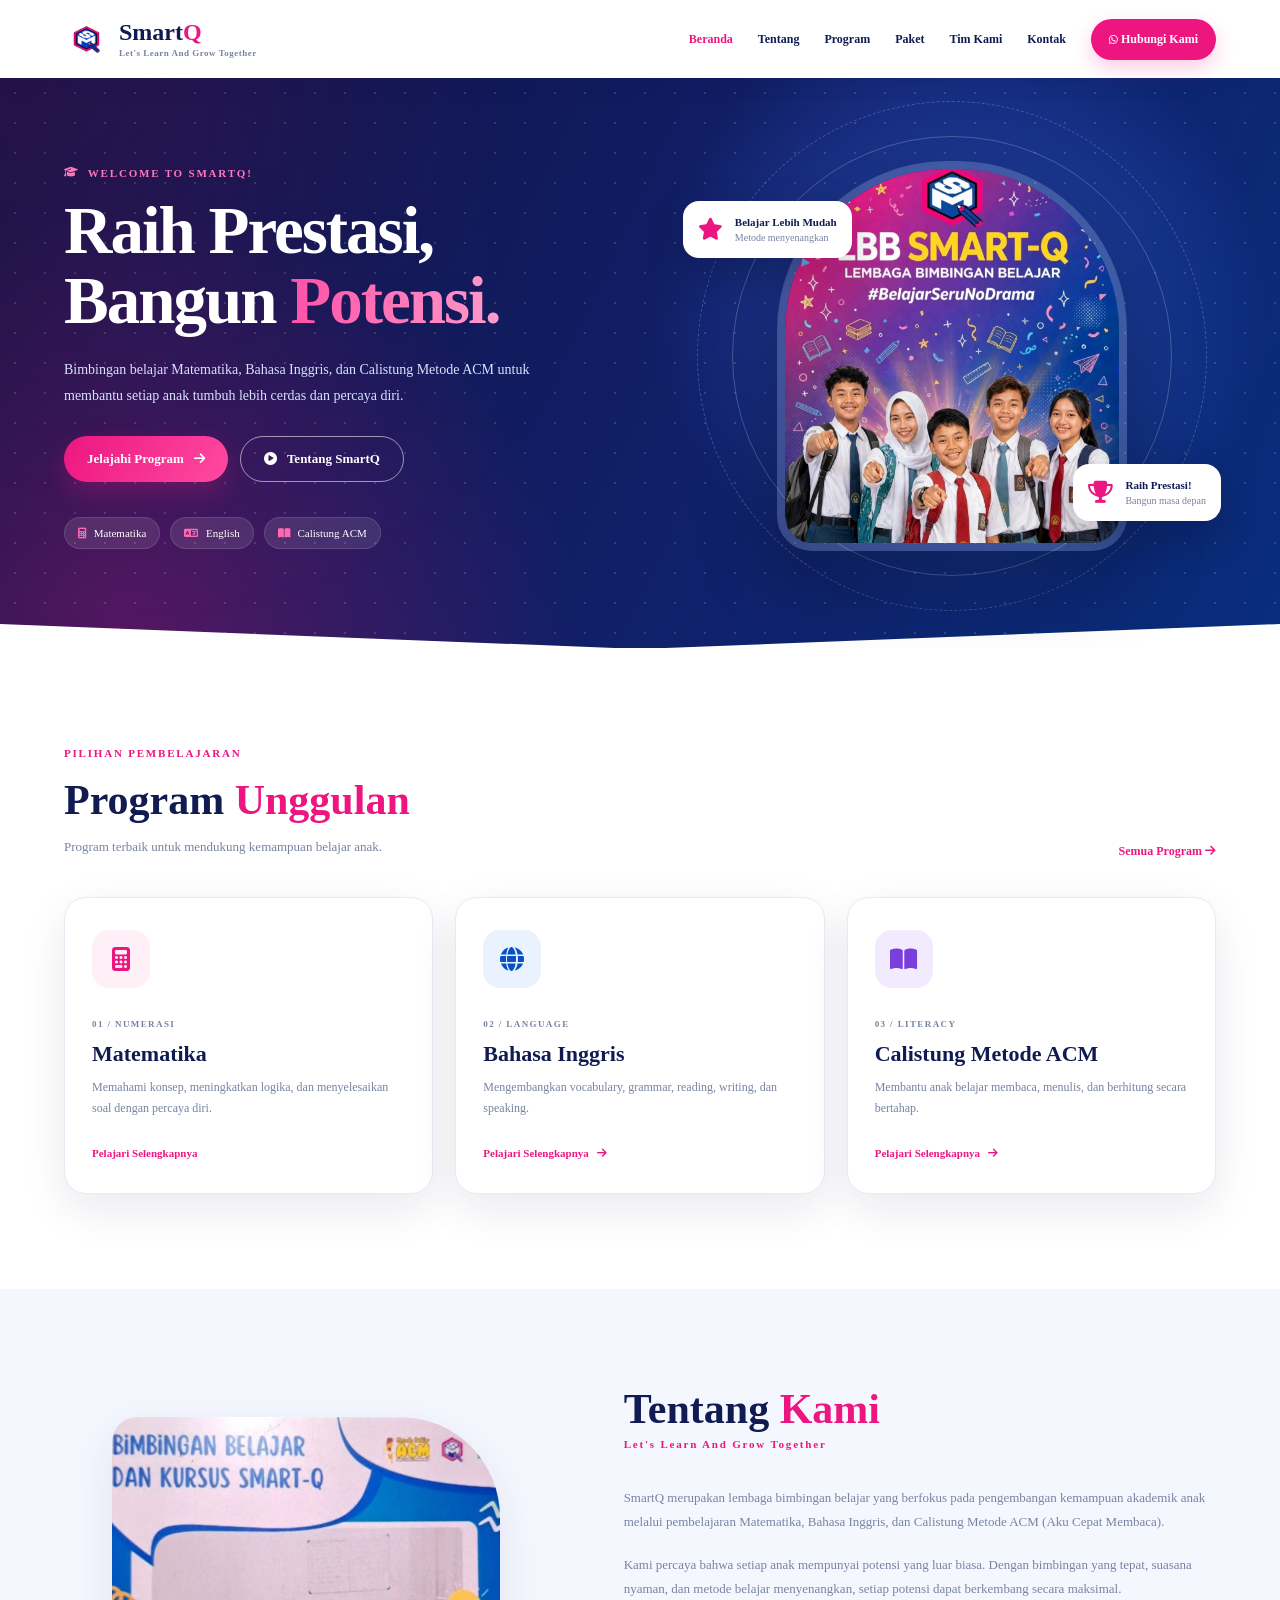
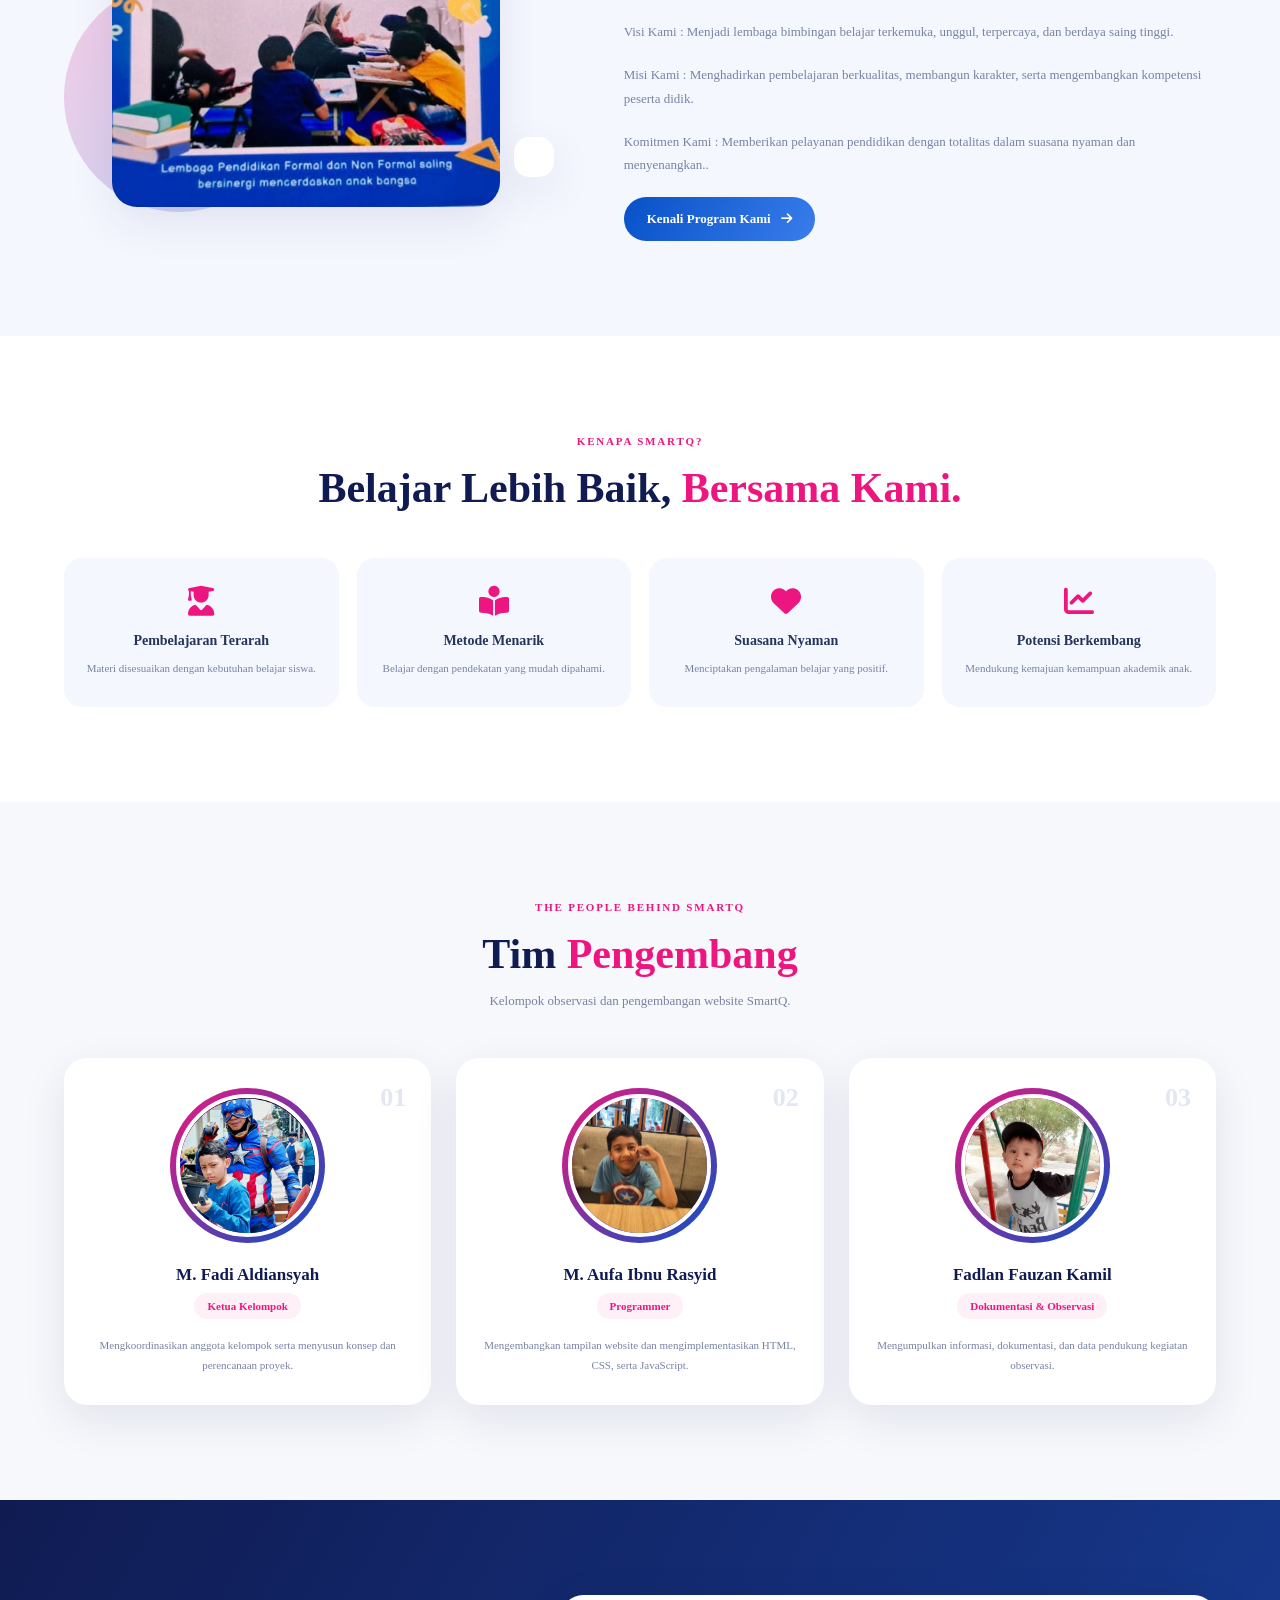
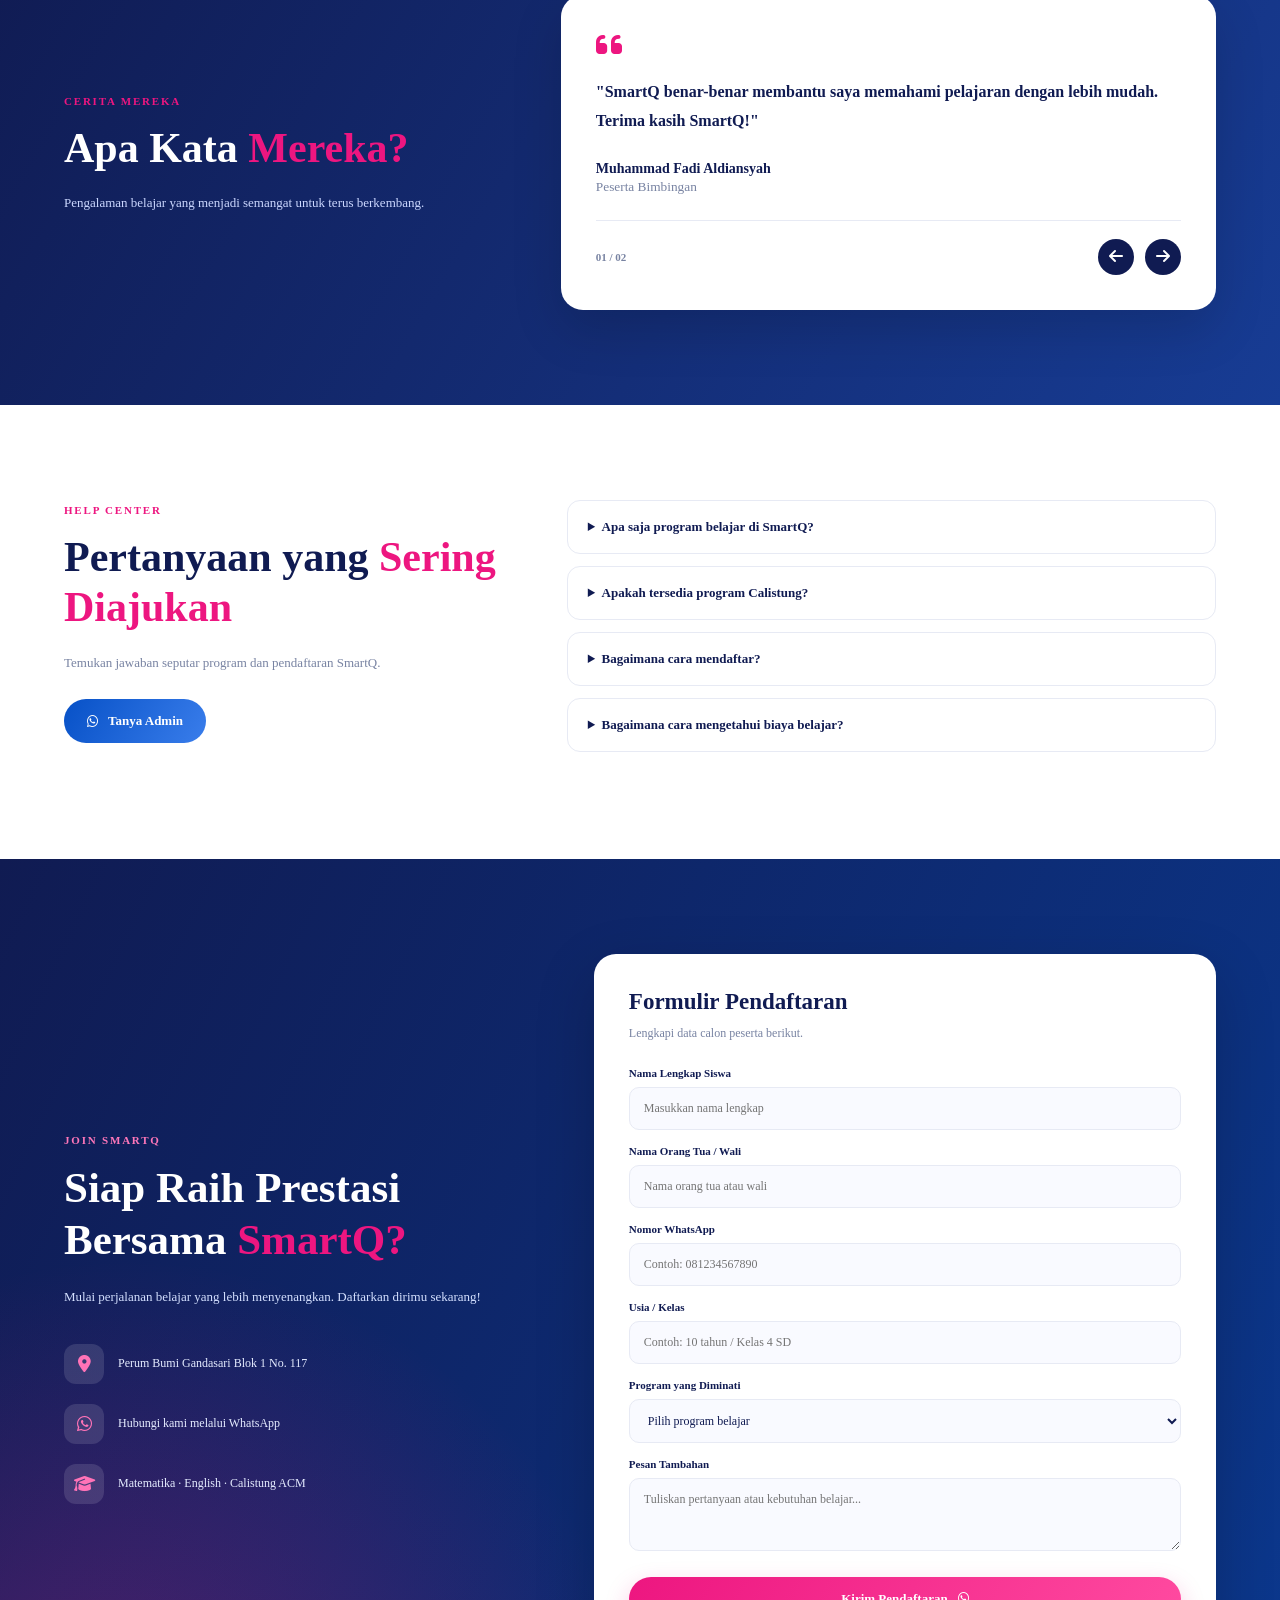
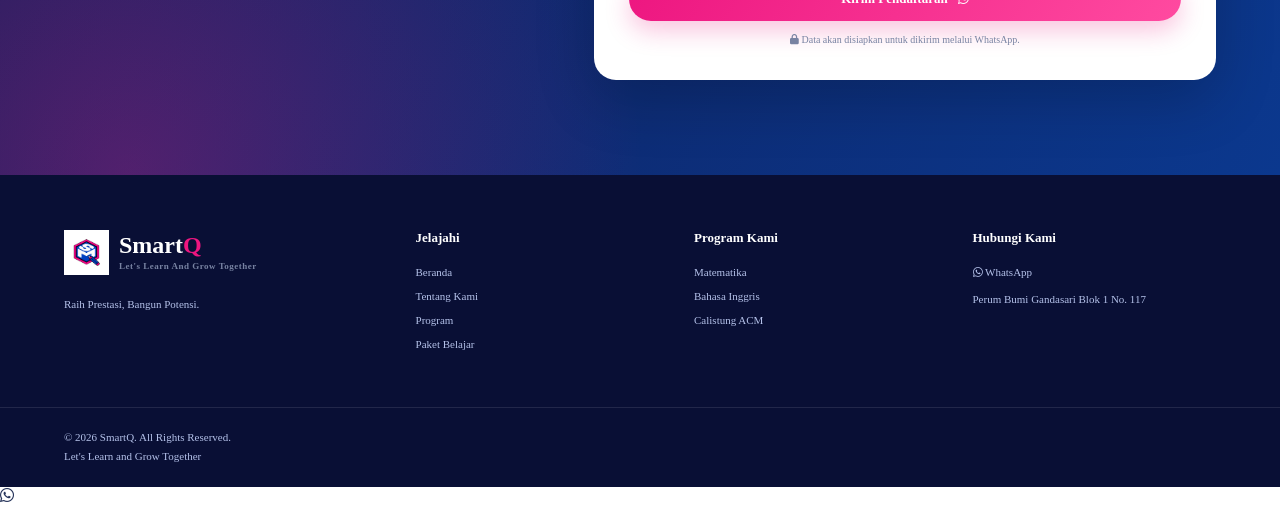
==== commit 0d2fb595: "index.html program.html paket.html style.css" ====
--- a/index.html
+++ b/index.html
@@ -29,7 +29,7 @@
         <div class="nav-links" id="navLinks">
             <a href="index.html" class="active">Beranda</a>
             <a href="#tentang">Tentang</a>
-            <a href="program.html">Program <i class="fas fa-chevron-down"></i></a>
+            <a href="program.html">Program</a>
             <a href="paket.html">Paket</a>
             <a href="#tim">Tim Kami</a>
             <a href="#kontak">Kontak</a>
@@ -50,7 +50,7 @@
             <div class="hero-text">
                 <span class="eyebrow light">
                     <i class="fas fa-graduation-cap"></i>
-                    SELAMAT DATANG DI SMARTQ!
+                    WELCOME TO SMARTQ!
                 </span>
 
                 <h1>Raih Prestasi,<br>
@@ -129,7 +129,7 @@
                     <span class="card-label">01 / NUMERASI</span>
                     <h3>Matematika</h3>
                     <p>Memahami konsep, meningkatkan logika, dan menyelesaikan soal dengan percaya diri.</p>
-                    <a href="matematika.html">Pelajari Selengkapnya <i class="fas fa-arrow-right"></i></a>
+                    <a href="matematika.html">Pelajari Selengkapnya</a>
                 </article>
 
                 <article class="program-card blue-card">
@@ -462,8 +462,6 @@
         </div>
     </div>
 </footer>
-
-<a href="#" data-wa class="floating-wa" aria-label="WhatsApp">
     <i class="fab fa-whatsapp"></i>
 </a>
 
--- a/style.css
+++ b/style.css
@@ -678,7 +678,7 @@
 }
 
 .advantage-item:hover {
-    background: var(--navy);
+    background: var(--blue);
     color: white;
     transform: translateY(-5px);
 }
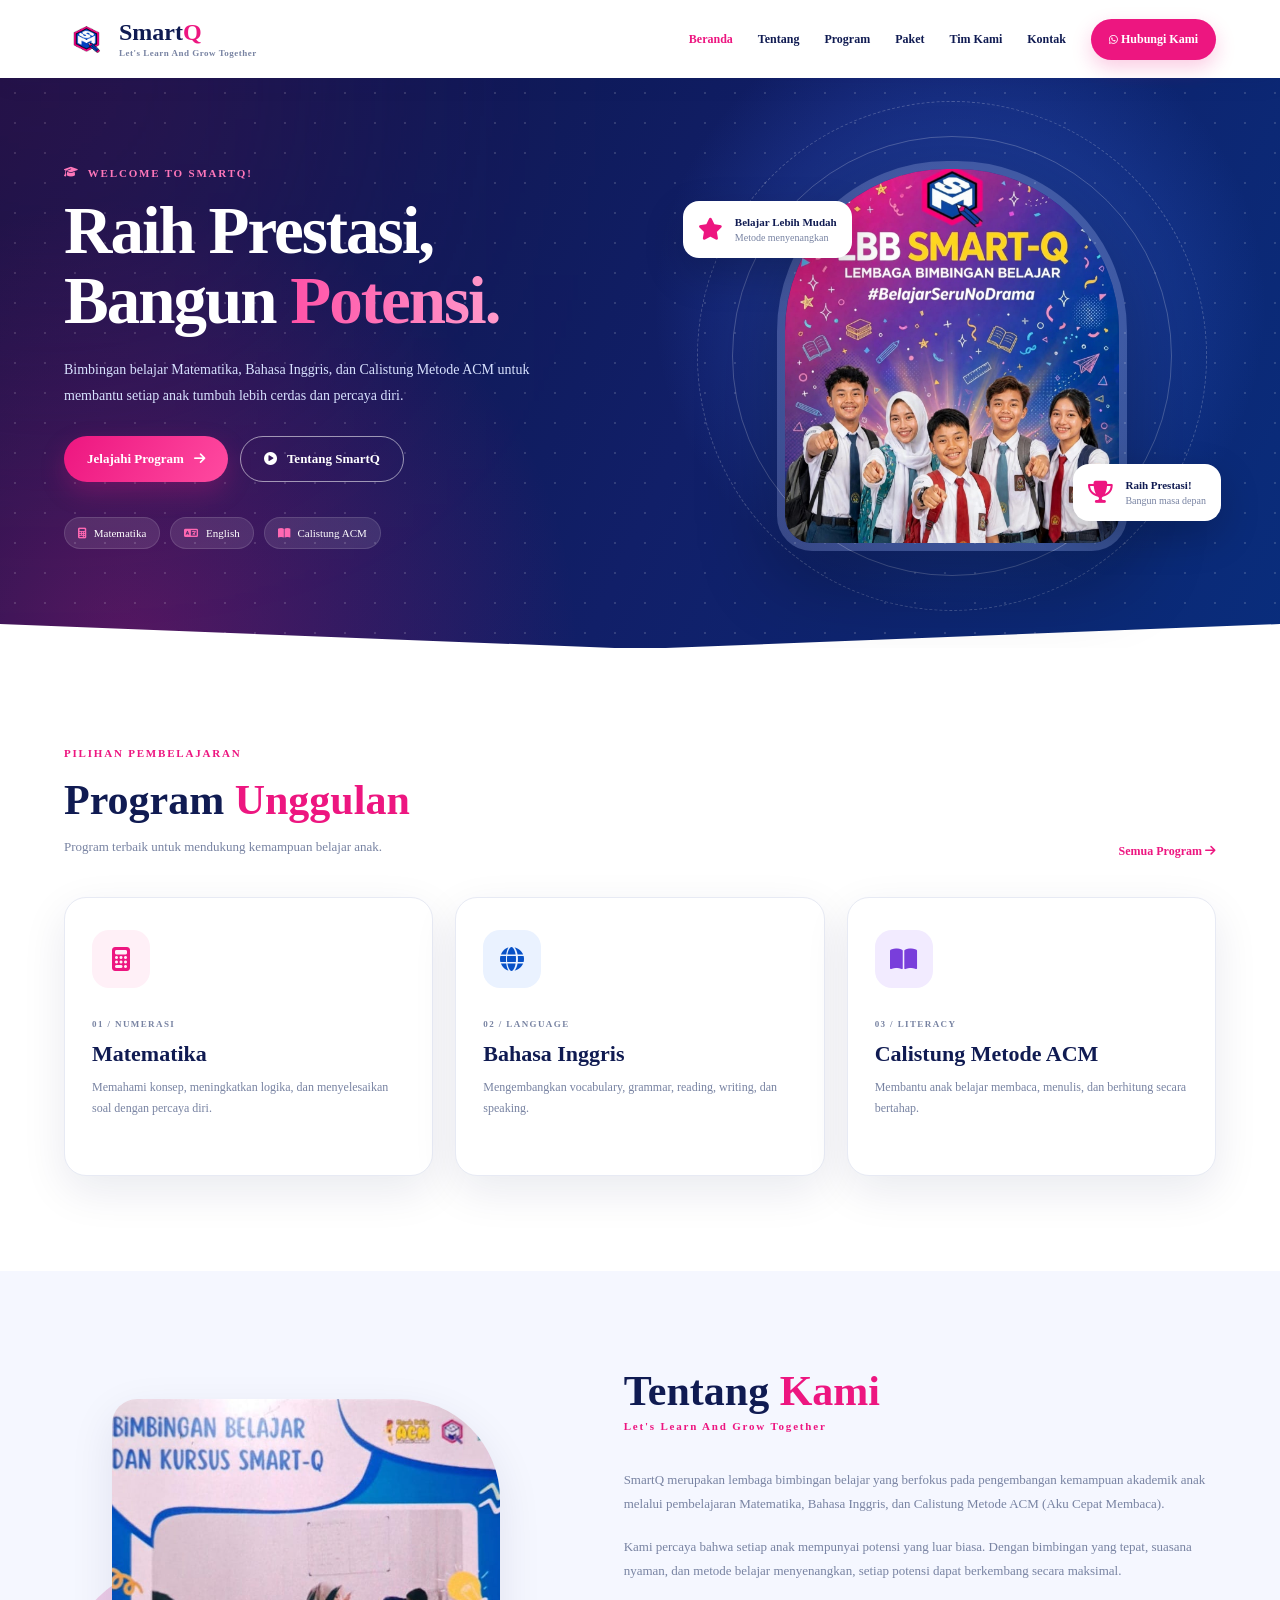
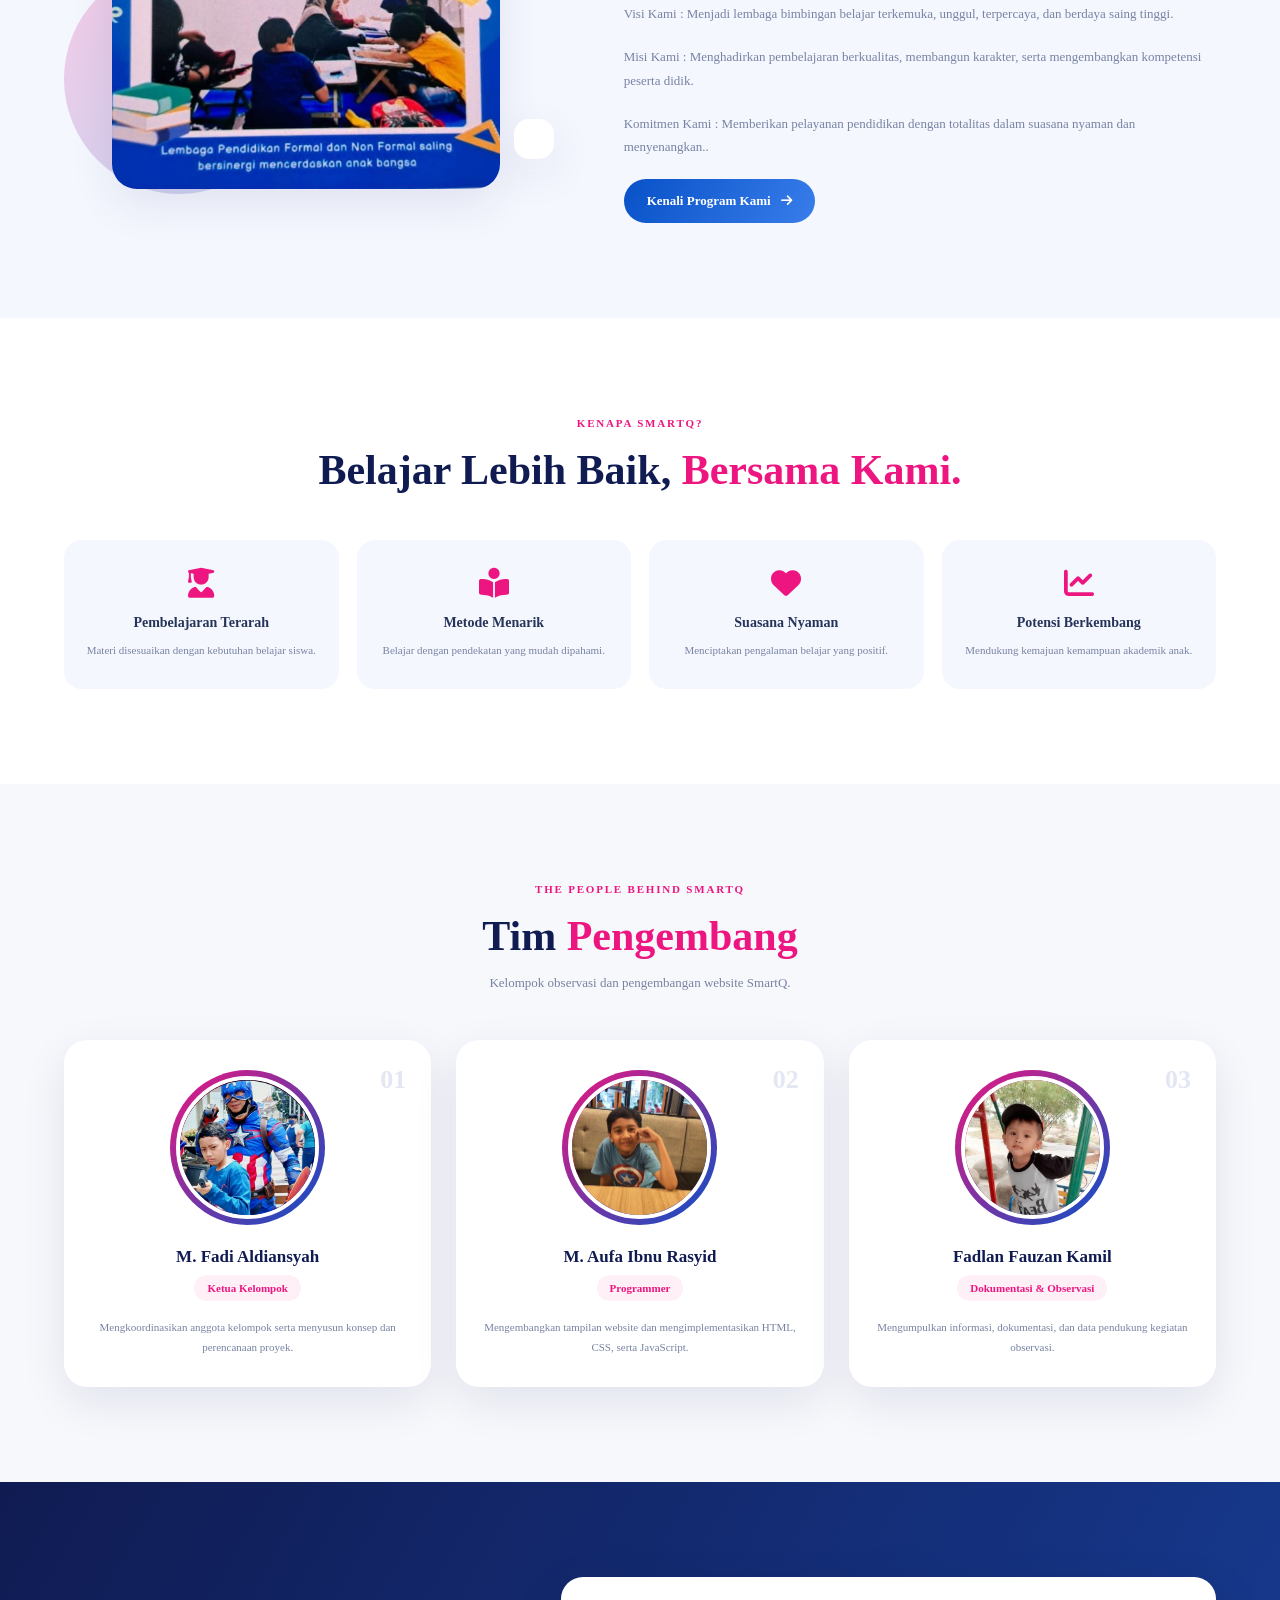
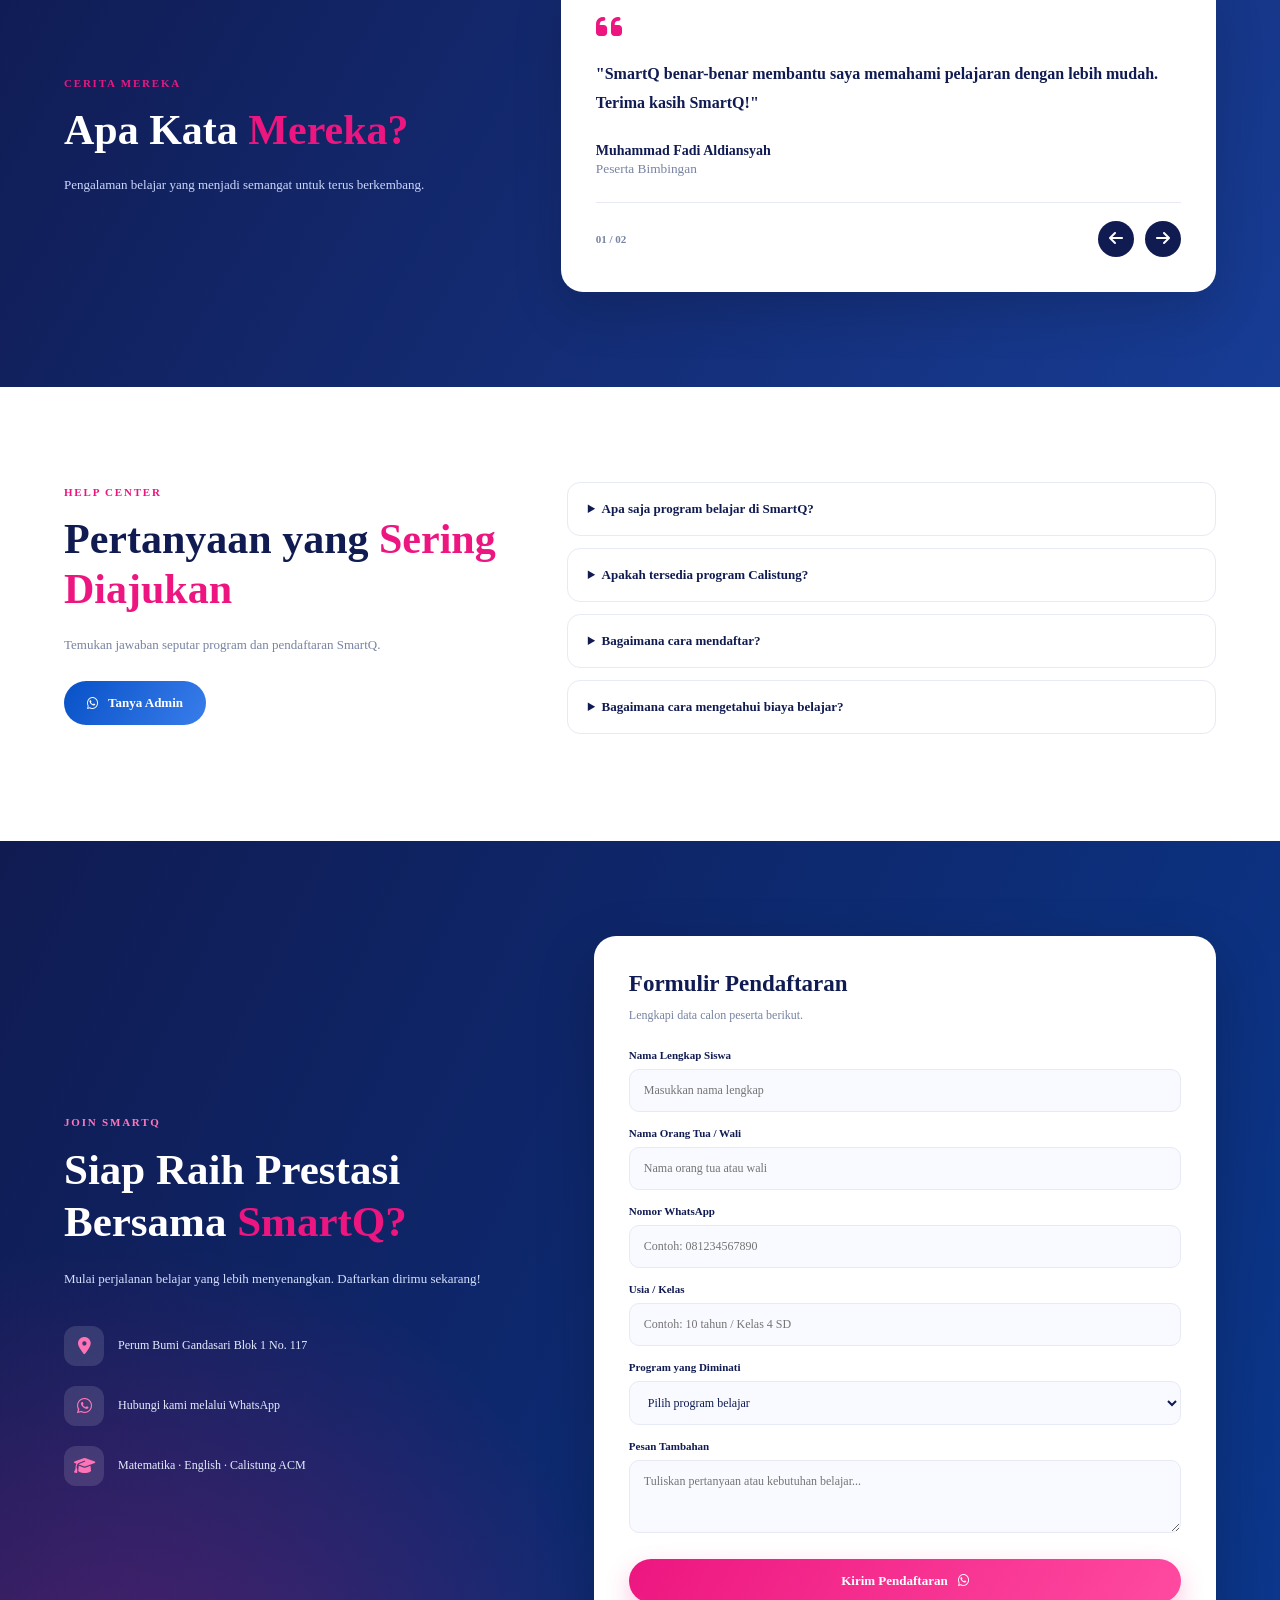
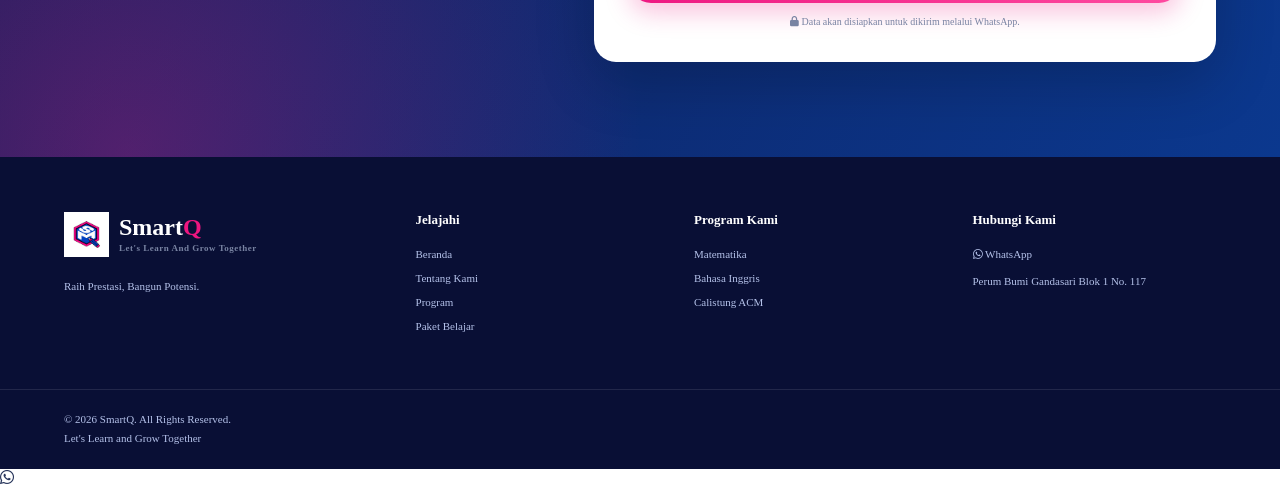
==== commit 28945f86: "index.html program.html paket.html style.css" ====
--- a/index.html
+++ b/index.html
@@ -129,7 +129,7 @@
                     <span class="card-label">01 / NUMERASI</span>
                     <h3>Matematika</h3>
                     <p>Memahami konsep, meningkatkan logika, dan menyelesaikan soal dengan percaya diri.</p>
-                    <a href="matematika.html">Pelajari Selengkapnya</a>
+                    <a href="matematika.html"></a>
                 </article>
 
                 <article class="program-card blue-card">
@@ -137,7 +137,7 @@
                     <span class="card-label">02 / LANGUAGE</span>
                     <h3>Bahasa Inggris</h3>
                     <p>Mengembangkan vocabulary, grammar, reading, writing, dan speaking.</p>
-                    <a href="inggris.html">Pelajari Selengkapnya <i class="fas fa-arrow-right"></i></a>
+                    <a href="inggris.html"></a>
                 </article>
 
                 <article class="program-card purple-card">
@@ -145,7 +145,7 @@
                     <span class="card-label">03 / LITERACY</span>
                     <h3>Calistung Metode ACM</h3>
                     <p>Membantu anak belajar membaca, menulis, dan berhitung secara bertahap.</p>
-                    <a href="acm.html">Pelajari Selengkapnya <i class="fas fa-arrow-right"></i></a>
+                    <a href="acm.html"></a>
                 </article>
 
             </div>
